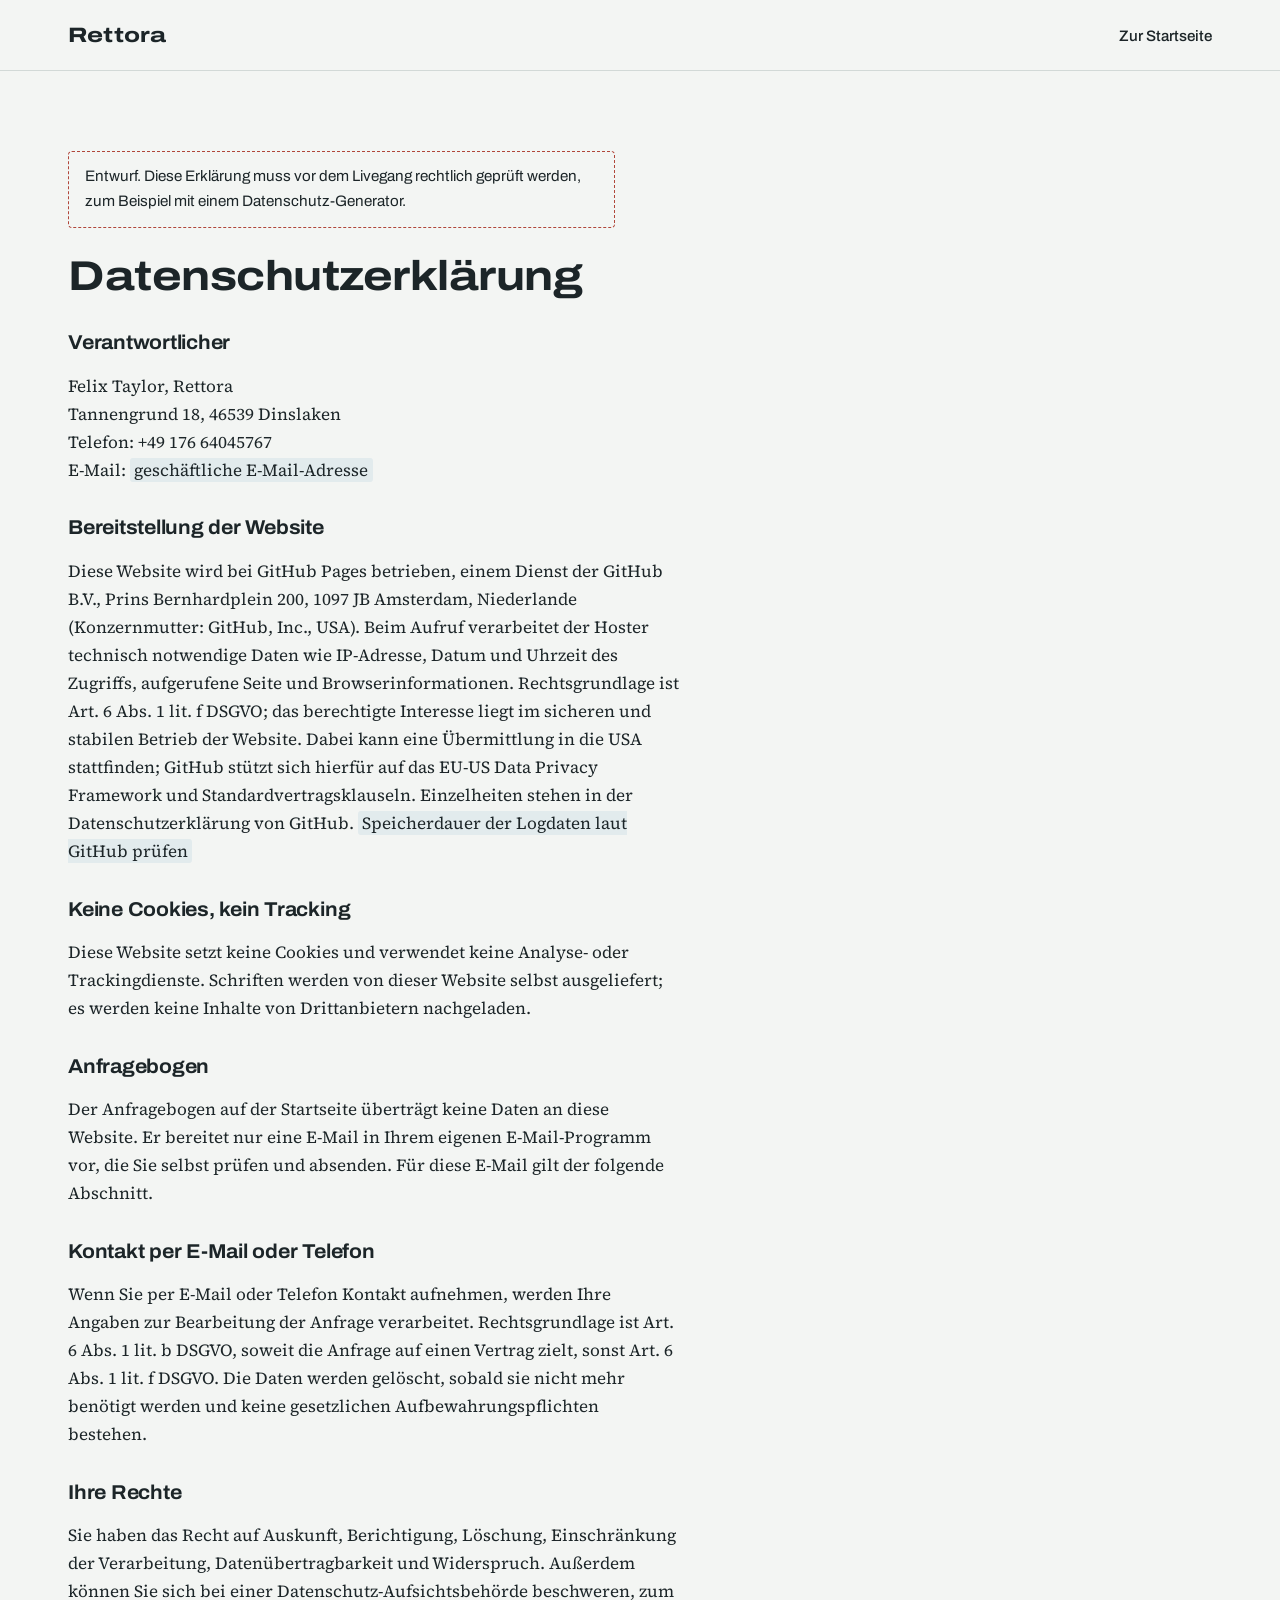
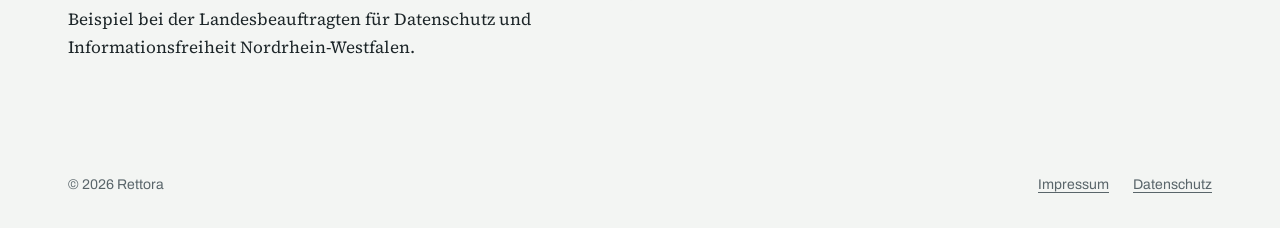
==== datenschutz.html @ d76b539f "Beide Website-Fassungen zusammenführen Basis ist die gemergte Fassung aus #2. Übernommen aus #1: - A" ====
<!doctype html>
<html lang="de">
<head>
<meta charset="utf-8">
<meta name="viewport" content="width=device-width, initial-scale=1, viewport-fit=cover">
<title>Datenschutz – Rettora</title>
<meta name="robots" content="noindex, nofollow">
<link rel="icon" href="assets/favicon.svg" type="image/svg+xml">
<link rel="stylesheet" href="assets/site.css">
</head>
<body>
<header class="site-header">
  <div class="wrap">
    <a class="brand" href="./">Rettora</a>
    <nav class="site-nav" aria-label="Hauptnavigation">
      <ul><li><a href="./">Zur Startseite</a></li></ul>
    </nav>
  </div>
</header>

<main class="legal">
  <div class="wrap">
    <p class="draft-note">Entwurf. Diese Erklärung muss vor dem Livegang rechtlich geprüft werden, zum Beispiel mit einem Datenschutz-Generator.</p>
    <article>
      <h1>Datenschutzerklärung</h1>

      <h2>Verantwortlicher</h2>
      <p>Felix Taylor, Rettora<br>
      Tannengrund 18, 46539 Dinslaken<br>
      Telefon: +49 176 64045767<br>
      E-Mail: <mark class="fill">geschäftliche E-Mail-Adresse</mark></p>

      <h2>Bereitstellung der Website</h2>
      <p>Diese Website wird bei GitHub Pages betrieben, einem Dienst der GitHub B.V., Prins Bernhardplein 200, 1097 JB Amsterdam, Niederlande (Konzernmutter: GitHub, Inc., USA). Beim Aufruf verarbeitet der Hoster technisch notwendige Daten wie IP-Adresse, Datum und Uhrzeit des Zugriffs, aufgerufene Seite und Browserinformationen. Rechtsgrundlage ist Art. 6 Abs. 1 lit. f DSGVO; das berechtigte Interesse liegt im sicheren und stabilen Betrieb der Website. Dabei kann eine Übermittlung in die USA stattfinden; GitHub stützt sich hierfür auf das EU-US Data Privacy Framework und Standardvertragsklauseln. Einzelheiten stehen in der Datenschutzerklärung von GitHub. <mark class="fill">Speicherdauer der Logdaten laut GitHub prüfen</mark></p>

      <h2>Keine Cookies, kein Tracking</h2>
      <p>Diese Website setzt keine Cookies und verwendet keine Analyse- oder Trackingdienste. Schriften werden von dieser Website selbst ausgeliefert; es werden keine Inhalte von Drittanbietern nachgeladen.</p>

      <h2>Anfragebogen</h2>
      <p>Der Anfragebogen auf der Startseite überträgt keine Daten an diese Website. Er bereitet nur eine E-Mail in Ihrem eigenen E-Mail-Programm vor, die Sie selbst prüfen und absenden. Für diese E-Mail gilt der folgende Abschnitt.</p>

      <h2>Kontakt per E-Mail oder Telefon</h2>
      <p>Wenn Sie per E-Mail oder Telefon Kontakt aufnehmen, werden Ihre Angaben zur Bearbeitung der Anfrage verarbeitet. Rechtsgrundlage ist Art. 6 Abs. 1 lit. b DSGVO, soweit die Anfrage auf einen Vertrag zielt, sonst Art. 6 Abs. 1 lit. f DSGVO. Die Daten werden gelöscht, sobald sie nicht mehr benötigt werden und keine gesetzlichen Aufbewahrungspflichten bestehen.</p>

      <h2>Ihre Rechte</h2>
      <p>Sie haben das Recht auf Auskunft, Berichtigung, Löschung, Einschränkung der Verarbeitung, Datenübertragbarkeit und Widerspruch. Außerdem können Sie sich bei einer Datenschutz-Aufsichtsbehörde beschweren, zum Beispiel bei der Landesbeauftragten für Datenschutz und Informationsfreiheit Nordrhein-Westfalen.</p>
    </article>
  </div>
</main>

<footer class="site-footer">
  <div class="wrap">
    <p>© 2026 Rettora</p>
    <ul>
      <li><a href="impressum.html">Impressum</a></li>
      <li><a href="datenschutz.html" aria-current="page">Datenschutz</a></li>
    </ul>
  </div>
</footer>
</body>
</html>
---- assets/site.css ----
/* Rettora – Website für Auftraggeber
   Layout: linksbündiges Raster, eine Fallkarte als Blickfang im Kopfbereich,
   alles andere ruhig über Linien und Weißraum gegliedert.
   Farben stammen aus dem Akademie-Design der Rettora-Lernplattform. */

@font-face {
  font-family: "Archivo";
  src: url("fonts/archivo-variable.woff2") format("woff2");
  font-weight: 100 900;
  font-stretch: 62% 125%;
  font-display: swap;
}
@font-face {
  font-family: "Source Serif 4";
  src: url("fonts/source-serif-4-variable.woff2") format("woff2");
  font-weight: 200 900;
  font-style: normal;
  font-display: swap;
}
@font-face {
  font-family: "Source Serif 4";
  src: url("fonts/source-serif-4-variable-italic.woff2") format("woff2");
  font-weight: 200 900;
  font-style: italic;
  font-display: swap;
}

:root {
  color-scheme: light;
  --paper: #f3f5f3;
  --surface: #ffffff;
  --ink: #1c2528;
  --muted: #59656a;
  --line: #d2d9d7;
  --petrol: #244e61;
  --petrol-soft: #e2ebed;
  --on-petrol: #ffffff;
  --signal: #b0463a;
  --good: #4a7460;

  --font-ui: "Archivo", "Helvetica Neue", Arial, sans-serif;
  --font-text: "Source Serif 4", Georgia, "Times New Roman", serif;

  --step--1: 0.875rem;
  --step-0: 1.0625rem;
  --step-1: 1.25rem;
  --step-2: 1.625rem;
  --step-3: clamp(1.9rem, 1.4rem + 2vw, 2.6rem);
  --step-4: clamp(2.5rem, 1.6rem + 4vw, 4.25rem);

  --measure: 36em;
  --wrap: 74rem;
  --gutter: max(20px, env(safe-area-inset-left, 0px));
  --gutter-r: max(20px, env(safe-area-inset-right, 0px));
  --space-section: clamp(4rem, 3rem + 4vw, 7rem);
}

@media (prefers-color-scheme: dark) {
  :root:not([data-theme="light"]) {
    color-scheme: dark;
    --paper: #111719;
    --surface: #192124;
    --ink: #eef0eb;
    --muted: #a5aeaa;
    --line: #34413f;
    --petrol: #7fb0c2;
    --petrol-soft: #1f3239;
    --on-petrol: #0d1a1f;
    --signal: #e07b6e;
    --good: #7cb396;
  }
}
:root[data-theme="dark"] {
  color-scheme: dark;
  --paper: #111719;
  --surface: #192124;
  --ink: #eef0eb;
  --muted: #a5aeaa;
  --line: #34413f;
  --petrol: #7fb0c2;
  --petrol-soft: #1f3239;
  --on-petrol: #0d1a1f;
  --signal: #e07b6e;
  --good: #7cb396;
}

*, *::before, *::after { box-sizing: border-box; }

html { -webkit-text-size-adjust: 100%; scroll-behavior: smooth; }
@media (prefers-reduced-motion: reduce) { html { scroll-behavior: auto; } }

body {
  margin: 0;
  background: var(--paper);
  color: var(--ink);
  font-family: var(--font-text);
  font-size: var(--step-0);
  line-height: 1.65;
  font-optical-sizing: auto;
}

h1, h2, h3 {
  font-family: var(--font-ui);
  font-weight: 680;
  line-height: 1.08;
  letter-spacing: -0.012em;
  text-wrap: balance;
  margin: 0;
}
h1 { font-size: var(--step-4); font-stretch: 122%; font-weight: 720; }
h2 { font-size: var(--step-3); font-stretch: 116%; }
h3 { font-size: var(--step-1); font-stretch: 104%; font-weight: 650; line-height: 1.25; }
p { margin: 0; }
ul { margin: 0; padding: 0; }

a { color: var(--petrol); text-underline-offset: 0.18em; text-decoration-thickness: 1px; }
a:hover { text-decoration-thickness: 2px; }
:focus-visible { outline: 3px solid var(--petrol); outline-offset: 3px; border-radius: 2px; }

.wrap {
  max-width: var(--wrap);
  margin-inline: auto;
  padding-left: var(--gutter);
  padding-right: var(--gutter-r);
}

.skip {
  position: absolute; left: var(--gutter); top: -4rem;
  background: var(--petrol); color: var(--on-petrol);
  font-family: var(--font-ui); padding: .5rem .9rem; border-radius: 4px; z-index: 5;
}
.skip:focus { top: 1rem; }

/* Kopfzeile */
.site-header { border-bottom: 1px solid var(--line); }
.site-header .wrap {
  display: flex; align-items: center; justify-content: space-between;
  gap: 1rem 2rem; flex-wrap: wrap; padding-block: 1.1rem;
}
.brand {
  display: inline-flex; align-items: center; gap: .65rem;
  font-family: var(--font-ui); font-weight: 760; font-stretch: 125%;
  font-size: 1.3rem; letter-spacing: .01em; color: var(--ink); text-decoration: none;
}
.brand svg { width: 1.9rem; height: 1.9rem; flex: none; }
.site-nav ul { list-style: none; display: flex; flex-wrap: wrap; gap: .3rem 1.6rem; }
.site-nav a {
  font-family: var(--font-ui); font-size: .95rem; font-weight: 520;
  color: var(--ink); text-decoration: none;
}
.site-nav a:hover { color: var(--petrol); text-decoration: underline; }

/* Schaltflächen */
.actions { display: flex; flex-wrap: wrap; gap: .75rem 1.25rem; align-items: center; }
.button {
  display: inline-block; font-family: var(--font-ui); font-weight: 620;
  font-size: 1rem; line-height: 1; text-decoration: none;
  padding: .95rem 1.35rem; border-radius: 4px;
  background: var(--petrol); color: var(--on-petrol); border: 1px solid var(--petrol);
}
.button:hover { background: color-mix(in srgb, var(--petrol) 86%, var(--ink)); }
.button--quiet { background: transparent; color: var(--petrol); }
.button--quiet:hover { background: var(--petrol-soft); }

/* Kopfbereich */
.hero .wrap {
  display: grid; grid-template-columns: minmax(0, 1.15fr) minmax(0, .85fr);
  gap: 3rem 4.5rem; align-items: center;
  padding-block: clamp(3.5rem, 2.5rem + 4vw, 6.5rem);
}
.hero-text { display: grid; gap: 1.6rem; min-width: 0; }
.hero-lead { font-size: var(--step-1); line-height: 1.55; max-width: 32em; }
.hero-note {
  font-family: var(--font-ui); font-size: var(--step--1); color: var(--muted);
  max-width: 34em; line-height: 1.5;
}

/* Fallkarte: das eine auffällige Element der Seite */
.case { margin: 0; min-width: 0; }
.case-stack { position: relative; margin: 0 14px 14px 0; }
.case-stack::before, .case-stack::after {
  content: ""; position: absolute; inset: 0; border: 1px solid var(--line);
  border-radius: 6px; background: var(--surface);
}
.case-stack::before { transform: translate(14px, 14px); }
.case-stack::after  { transform: translate(7px, 7px); }
.case-card {
  position: relative; z-index: 1; background: var(--surface);
  border: 1px solid var(--ink); border-radius: 6px; overflow: hidden;
  font-family: var(--font-ui); font-size: .95rem; line-height: 1.45;
}
.case-band {
  display: flex; justify-content: space-between; gap: 1rem; flex-wrap: wrap;
  padding: .55rem 1.1rem; background: var(--signal); color: var(--surface);
  font-weight: 620; font-size: .85rem; letter-spacing: .02em;
}
.case-body { padding: 1.15rem 1.1rem 1.25rem; display: grid; gap: 1rem; }
.case-title { font-size: 1.65rem; font-stretch: 120%; font-weight: 720; }
.case dl { margin: 0; display: grid; gap: .8rem; }
.case dt { font-size: .8rem; font-weight: 600; color: var(--muted); }
.case dd { margin: .1rem 0 0; }
.vitals {
  display: grid; grid-template-columns: repeat(4, minmax(0, 1fr));
  border-block: 1px solid var(--line); padding-block: .7rem;
}
.vital { display: grid; gap: .1rem; min-width: 0; }
.vital span { font-size: .78rem; color: var(--muted); font-weight: 600; }
.vital b {
  font-size: 1.35rem; font-stretch: 112%; font-weight: 700;
  font-variant-numeric: tabular-nums; white-space: nowrap;
}
.vital small { font-size: .74rem; color: var(--muted); }
.vital--off b { color: var(--signal); }
.case ul { list-style: none; display: grid; gap: .25rem; }
.case li { padding-left: 1.1rem; position: relative; }
.case li::before {
  content: ""; position: absolute; left: .1rem; top: .58em;
  width: .45rem; height: .45rem; border: 1.5px solid var(--petrol); border-radius: 50%;
}
.case figcaption {
  margin-top: 1.1rem; font-family: var(--font-ui);
  font-size: .8rem; color: var(--muted);
}

/* Abschnitte */
.section { padding-block: var(--space-section); border-top: 1px solid var(--line); }
.section-head { display: grid; gap: 1rem; max-width: var(--measure); margin-bottom: 3rem; }
.section-head p { color: var(--muted); font-size: var(--step-1); line-height: 1.55; }

.columns {
  display: grid; grid-template-columns: repeat(3, minmax(0, 1fr)); gap: 2.5rem 3rem;
}
.column { display: grid; gap: .9rem; align-content: start; min-width: 0; }
.column > p { color: var(--muted); }

.ticks { list-style: none; display: grid; gap: .45rem; font-size: 1rem; line-height: 1.5; }
.ticks li { padding-left: 1.4rem; position: relative; }
.ticks li::before {
  content: ""; position: absolute; left: 0; top: .5em;
  width: .7rem; height: .38rem; border-left: 2px solid var(--good); border-bottom: 2px solid var(--good);
  transform: rotate(-45deg);
}

/* Beispielpakete als Zeilen */
.packages { display: grid; }
.package {
  display: grid; grid-template-columns: minmax(0, .9fr) minmax(0, 1.2fr) minmax(0, 1fr);
  gap: 1.25rem 3rem; padding-block: 2rem; border-top: 1px solid var(--line);
}
.package:last-child { border-bottom: 1px solid var(--line); }
.package h3 { font-size: var(--step-2); font-stretch: 114%; font-weight: 680; }
.package-kind {
  display: block; margin-top: .55rem; font-family: var(--font-ui);
  font-size: var(--step--1); color: var(--muted); font-weight: 520;
}
.package-label {
  font-family: var(--font-ui); font-size: .85rem; font-weight: 620;
  color: var(--muted); margin-bottom: .55rem;
}

/* Ablauf: echte Reihenfolge, daher nummeriert */
.steps {
  list-style: none; counter-reset: step;
  display: grid; grid-template-columns: repeat(5, minmax(0, 1fr)); gap: 2rem 1.75rem;
}
.steps li { counter-increment: step; display: grid; gap: .55rem; align-content: start; min-width: 0; }
.steps li::before {
  content: counter(step);
  font-family: var(--font-ui); font-weight: 700; font-stretch: 125%;
  font-size: 1.05rem; color: var(--petrol);
  width: 2.3rem; height: 2.3rem; display: grid; place-items: center;
  border: 1.5px solid var(--petrol); border-radius: 50%;
}
.steps h3 { font-size: 1.1rem; font-stretch: 108%; }
.steps p { font-size: 1rem; line-height: 1.55; color: var(--muted); }

/* Zusammenarbeit */
.models { display: grid; grid-template-columns: repeat(2, minmax(0, 1fr)); gap: 0 3rem; }
.model { display: grid; gap: .6rem; padding-block: 1.6rem; border-top: 1px solid var(--line); min-width: 0; }
.model p { max-width: var(--measure); }

/* Projekte */
.projects { display: grid; grid-template-columns: repeat(3, minmax(0, 1fr)); gap: 2.5rem 3rem; }
.project { display: grid; gap: .75rem; align-content: start; min-width: 0; }
.project-facts {
  font-family: var(--font-ui); font-size: var(--step--1); color: var(--muted);
  display: flex; flex-wrap: wrap; gap: .35rem .5rem; list-style: none;
}
.project-facts li {
  border: 1px solid var(--line); border-radius: 999px; padding: .15rem .65rem; background: var(--surface);
}

/* Über Rettora */
.about { display: grid; grid-template-columns: minmax(0, 1.1fr) minmax(0, .9fr); gap: 3rem 4.5rem; align-items: start; }
.about-text { display: grid; gap: 1.1rem; max-width: var(--measure); }
.responsibility {
  background: var(--petrol-soft); border-radius: 6px; padding: 1.6rem 1.6rem 1.75rem;
  display: grid; gap: .8rem; font-size: 1rem; line-height: 1.6;
}
.responsibility h3 { font-size: 1.15rem; }

/* Kontakt */
.contact { background: var(--petrol); color: var(--on-petrol); }
.contact .wrap { padding-block: var(--space-section); display: grid; gap: 1.5rem; }
.contact h2 { font-stretch: 122%; font-size: var(--step-4); max-width: 14em; }
.contact p { max-width: var(--measure); font-size: var(--step-1); line-height: 1.55; }
.contact-list { list-style: none; display: grid; gap: .4rem; font-family: var(--font-ui); font-size: 1.05rem; }
.contact a { color: inherit; }
.contact .todo {
  display: inline-block; border: 1px dashed currentColor; border-radius: 4px; padding: .3rem .7rem;
  font-family: var(--font-ui); font-size: .95rem;
}

/* Fußzeile */
.site-footer .wrap {
  display: flex; flex-wrap: wrap; gap: .75rem 2rem; justify-content: space-between;
  padding-block: 2rem; font-family: var(--font-ui); font-size: var(--step--1); color: var(--muted);
}
.site-footer ul { list-style: none; display: flex; gap: 1.5rem; }
.site-footer a { color: var(--muted); }

/* Rechtstexte */
.legal .wrap { padding-block: clamp(3rem, 2rem + 4vw, 5rem); display: grid; gap: 1.6rem; }
.legal article { max-width: var(--measure); display: grid; gap: 1.1rem; }
.legal h1 { font-size: var(--step-3); font-stretch: 118%; }
.legal h2 { font-size: var(--step-1); font-stretch: 106%; margin-top: 1rem; }
.draft-note {
  font-family: var(--font-ui); font-size: .95rem; border: 1px dashed var(--signal);
  color: var(--ink); border-radius: 4px; padding: .8rem 1rem; max-width: var(--measure);
}
mark.fill { background: var(--petrol-soft); color: var(--ink); padding: 0 .25em; border-radius: 3px; }

/* Schmale Bildschirme */
@media (max-width: 960px) {
  .hero .wrap, .about { grid-template-columns: minmax(0, 1fr); }
  .case { max-width: 34rem; }
  .steps { grid-template-columns: repeat(2, minmax(0, 1fr)); }
  .package { grid-template-columns: minmax(0, 1fr) minmax(0, 1fr); }
  .package > :first-child { grid-column: 1 / -1; }
}
@media (max-width: 720px) {
  .columns, .projects, .models, .package { grid-template-columns: minmax(0, 1fr); }
  .package > :first-child { grid-column: auto; }
  .vitals { grid-template-columns: repeat(2, minmax(0, 1fr)); gap: .6rem; }
  .steps { grid-template-columns: minmax(0, 1fr); }
  .steps li { grid-template-columns: auto minmax(0, 1fr); column-gap: 1rem; }
  .steps li::before { grid-row: span 2; }
}

/* Projekte: Links */
.project-links { display: flex; flex-wrap: wrap; gap: .3rem 1.25rem; font-family: var(--font-ui); font-size: 1rem; }

/* Lernvideos */
.video-grid {
  list-style: none; display: grid; grid-template-columns: repeat(6, minmax(0, 1fr)); gap: 1.75rem 1.25rem;
}
.video-card {
  display: grid; grid-template-areas: "media" "kind" "title"; gap: .25rem;
  color: var(--ink); text-decoration: none; font-family: var(--font-ui); min-width: 0;
}
.video-card img {
  grid-area: media; width: 100%; height: auto; aspect-ratio: 9 / 16; object-fit: cover;
  border-radius: 6px; background: var(--ink); margin-bottom: .6rem; display: block;
}
.video-duration {
  grid-area: media; align-self: end; justify-self: end; margin: 0 .5rem 1.1rem 0;
  padding: .1rem .45rem; border-radius: 3px; background: rgba(15, 22, 25, .82); color: #fff;
  font-size: .8rem; font-weight: 600; font-variant-numeric: tabular-nums;
}
.video-kind { grid-area: kind; font-size: var(--step--1); color: var(--muted); }
.video-title { grid-area: title; font-weight: 620; font-size: 1rem; line-height: 1.3; }
.video-card:hover .video-title { color: var(--petrol); text-decoration: underline; text-underline-offset: .18em; }
.video-card--all {
  aspect-ratio: 9 / 16; align-content: end; grid-template-areas: "title";
  padding: 1rem; border: 1.5px solid var(--petrol); border-radius: 6px;
}
.video-card--all .video-title { color: var(--petrol); font-stretch: 112%; font-size: 1.05rem; }
.video-card--all:hover { background: var(--petrol-soft); }

/* Häufige Fragen */
.faq { max-width: 48rem; border-top: 1px solid var(--line); }
.faq details { border-bottom: 1px solid var(--line); }
.faq summary {
  list-style: none; cursor: pointer; display: flex; justify-content: space-between; align-items: center; gap: 1rem;
  padding-block: 1.15rem; font-family: var(--font-ui); font-weight: 620; font-size: 1.08rem;
}
.faq summary::-webkit-details-marker { display: none; }
.faq summary::after {
  content: ""; flex: none; width: .8rem; height: .8rem;
  background:
    linear-gradient(var(--petrol), var(--petrol)) center / .8rem 2px no-repeat,
    linear-gradient(var(--petrol), var(--petrol)) center / 2px .8rem no-repeat;
  transition: transform .15s ease-out;
}
.faq details[open] summary::after { transform: rotate(45deg); }
.faq summary:hover { color: var(--petrol); }
.faq details p { padding-bottom: 1.3rem; max-width: var(--measure); color: var(--muted); }
@media (prefers-reduced-motion: reduce) { .faq summary::after { transition: none; } }

/* Anfragebogen im Stil der Fallkarte */
.request {
  background: var(--surface); color: var(--ink); border: 1px solid var(--ink); border-radius: 6px;
  overflow: hidden; font-family: var(--font-ui); max-width: 56rem;
}
.request[hidden] { display: none; }
.request-band {
  display: flex; justify-content: space-between; gap: 1rem;
  padding: .55rem 1.1rem; background: var(--signal); color: var(--surface);
  font-weight: 620; font-size: .85rem; letter-spacing: .02em;
}
.request-body {
  display: grid; grid-template-columns: repeat(3, minmax(0, 1fr));
  gap: 1px; background: var(--line);
}
.request-cell { margin: 0; border: 0; padding: .8rem 1.1rem 1rem; background: var(--surface); min-width: 0; }
.request-cell--wide { grid-column: 1 / -1; }
.request-cell > label, .request-cell > legend {
  display: block; padding: 0; margin-bottom: .4rem; font-size: .8rem; font-weight: 600; color: var(--muted);
}
.request-cell legend { float: left; width: 100%; }
.request-cell input[type="text"], .request-cell textarea {
  width: 100%; border: 0; border-bottom: 1px dashed var(--line); background: transparent;
  font: inherit; font-size: 1rem; color: var(--ink); padding: .25rem 0;
}
.request-cell textarea { resize: vertical; min-height: 6rem; font-family: var(--font-text); }
.request-cell input[type="text"]:focus, .request-cell textarea:focus { outline: none; border-bottom: 2px solid var(--petrol); }
.checks { clear: both; display: grid; grid-template-columns: repeat(3, minmax(0, 1fr)); gap: .55rem 1.5rem; }
.checks--row { grid-template-columns: repeat(4, auto); justify-content: start; }
.checks label { display: flex; align-items: center; gap: .6rem; cursor: pointer; font-size: .98rem; }
.checks input {
  appearance: none; -webkit-appearance: none; margin: 0; flex: none;
  width: 1.3rem; height: 1.3rem; border: 1.5px solid var(--ink); border-radius: 3px;
  background: var(--surface); display: grid; place-items: center; cursor: pointer;
}
.checks input::after {
  content: ""; width: .8rem; height: .8rem;
  background:
    linear-gradient(45deg, transparent 43%, var(--signal) 43%, var(--signal) 57%, transparent 57%),
    linear-gradient(-45deg, transparent 43%, var(--signal) 43%, var(--signal) 57%, transparent 57%);
  transform: scale(0); transition: transform .12s ease-out;
}
.checks input:checked::after { transform: scale(1); }
@media (prefers-reduced-motion: reduce) { .checks input::after { transition: none; } }
.request-foot {
  grid-column: 1 / -1; background: var(--surface);
  display: flex; flex-wrap: wrap; gap: 1rem 1.5rem; align-items: center; justify-content: space-between;
  padding: 1rem 1.1rem;
}
.request-note { font-size: .9rem; color: var(--muted); max-width: 34em; line-height: 1.45; }
.request-note.is-warning { color: var(--signal); font-weight: 600; }
.request .button[disabled] { opacity: .45; cursor: not-allowed; }
.contact .request a { color: var(--petrol); }

@media (max-width: 960px) {
  .video-grid { grid-template-columns: repeat(3, minmax(0, 1fr)); }
  .request-body { grid-template-columns: repeat(2, minmax(0, 1fr)); }
  .request-cell:nth-last-child(2) { grid-column: 1 / -1; }
  .checks { grid-template-columns: repeat(2, minmax(0, 1fr)); }
}
@media (max-width: 720px) {
  .video-grid { grid-template-columns: repeat(2, minmax(0, 1fr)); }
  .request-body { grid-template-columns: minmax(0, 1fr); }
  .checks { grid-template-columns: minmax(0, 1fr); }
  .checks--row { grid-template-columns: repeat(2, auto); }
  .request-foot .button { width: 100%; text-align: center; }
}
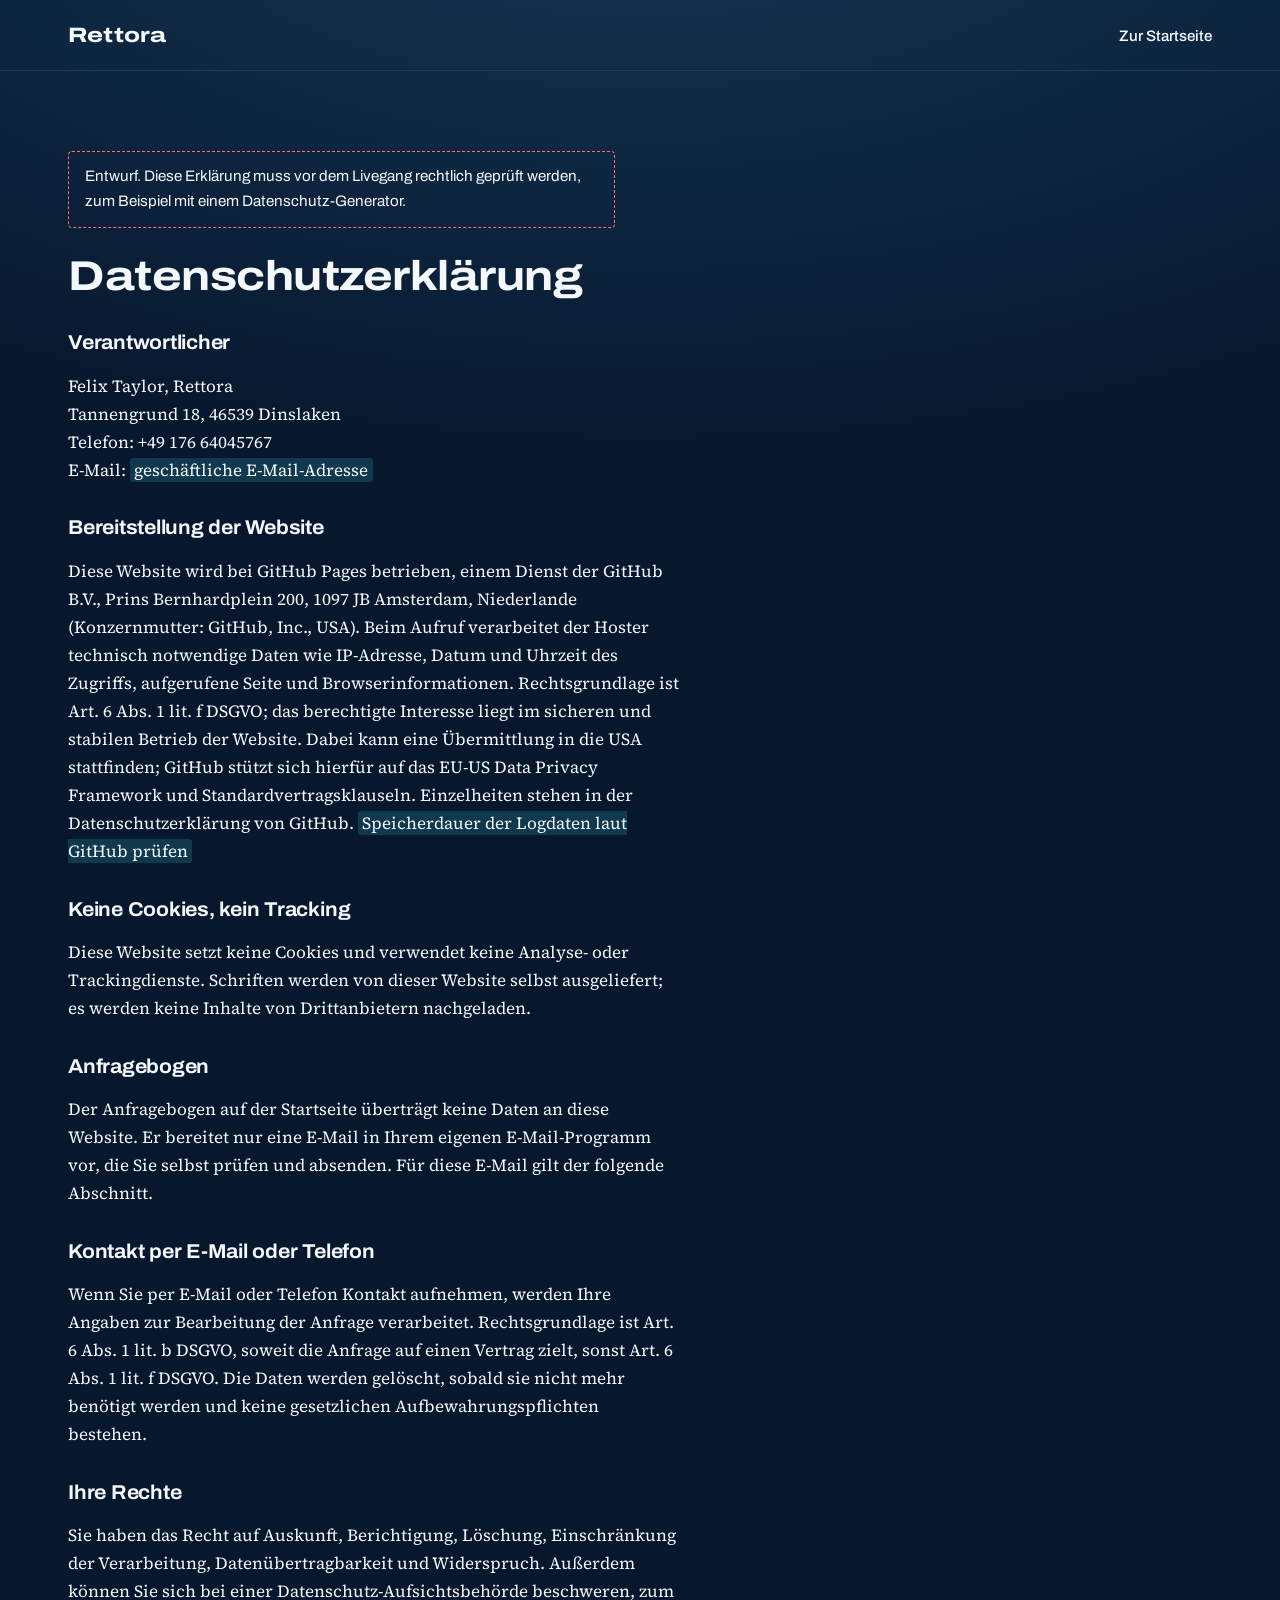
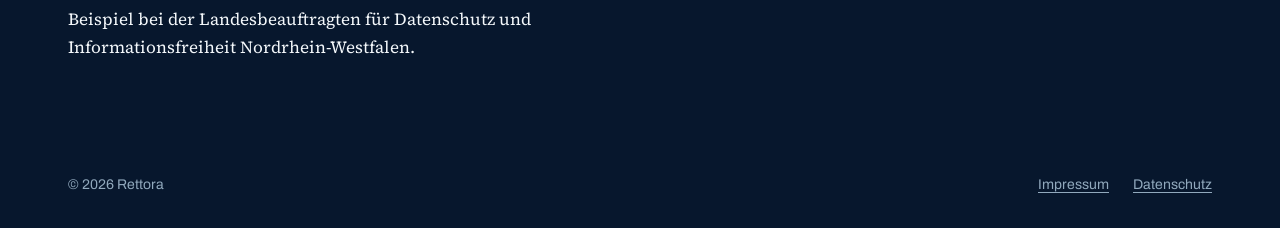
==== commit d37cd3e2: "Seite auf das Rettora-Blau umstellen Navy und Cyan wie in der Lernplattform und den Shorts, ein einz" ====
--- a/datenschutz.html
+++ b/datenschutz.html
@@ -5,6 +5,7 @@
 <meta name="viewport" content="width=device-width, initial-scale=1, viewport-fit=cover">
 <title>Datenschutz – Rettora</title>
 <meta name="robots" content="noindex, nofollow">
+<meta name="theme-color" content="#07172d">
 <link rel="icon" href="assets/favicon.svg" type="image/svg+xml">
 <link rel="stylesheet" href="assets/site.css">
 </head>
--- a/assets/site.css
+++ b/assets/site.css
@@ -26,17 +26,22 @@
 }
 
 :root {
-  color-scheme: light;
-  --paper: #f3f5f3;
-  --surface: #ffffff;
-  --ink: #1c2528;
-  --muted: #59656a;
-  --line: #d2d9d7;
-  --petrol: #244e61;
-  --petrol-soft: #e2ebed;
-  --on-petrol: #ffffff;
-  --signal: #b0463a;
-  --good: #4a7460;
+  /* Rettora-Blau wie in der Lernplattform und den Shorts: Navy mit Cyan-Akzent.
+     Die Seite hat bewusst nur dieses eine Farbschema. */
+  color-scheme: dark;
+  --paper: #07172d;      /* Navy, Seitengrund */
+  --glow: #153957;       /* heller Schein oben */
+  --surface: #0c223c;    /* Karten */
+  --ink: #f4f8fb;
+  --muted: #91a9bd;
+  --line: #1c3a58;
+  --petrol: #20d4d9;     /* Cyan, Akzent und Buttons */
+  --petrol-soft: #10394e;
+  --on-petrol: #052136;
+  --band-from: #0d3b5d;  /* Verlauf im Kontaktbereich */
+  --band-to: #0b6071;
+  --signal: #ff6b75;
+  --good: #45d69a;
 
   --font-ui: "Archivo", "Helvetica Neue", Arial, sans-serif;
   --font-text: "Source Serif 4", Georgia, "Times New Roman", serif;
@@ -55,35 +60,6 @@
   --space-section: clamp(4rem, 3rem + 4vw, 7rem);
 }
 
-@media (prefers-color-scheme: dark) {
-  :root:not([data-theme="light"]) {
-    color-scheme: dark;
-    --paper: #111719;
-    --surface: #192124;
-    --ink: #eef0eb;
-    --muted: #a5aeaa;
-    --line: #34413f;
-    --petrol: #7fb0c2;
-    --petrol-soft: #1f3239;
-    --on-petrol: #0d1a1f;
-    --signal: #e07b6e;
-    --good: #7cb396;
-  }
-}
-:root[data-theme="dark"] {
-  color-scheme: dark;
-  --paper: #111719;
-  --surface: #192124;
-  --ink: #eef0eb;
-  --muted: #a5aeaa;
-  --line: #34413f;
-  --petrol: #7fb0c2;
-  --petrol-soft: #1f3239;
-  --on-petrol: #0d1a1f;
-  --signal: #e07b6e;
-  --good: #7cb396;
-}
-
 *, *::before, *::after { box-sizing: border-box; }
 
 html { -webkit-text-size-adjust: 100%; scroll-behavior: smooth; }
@@ -91,7 +67,7 @@
 
 body {
   margin: 0;
-  background: var(--paper);
+  background: radial-gradient(80rem 42rem at 50% -12rem, var(--glow), transparent) no-repeat, var(--paper);
   color: var(--ink);
   font-family: var(--font-text);
   font-size: var(--step-0);
@@ -158,7 +134,7 @@
   padding: .95rem 1.35rem; border-radius: 4px;
   background: var(--petrol); color: var(--on-petrol); border: 1px solid var(--petrol);
 }
-.button:hover { background: color-mix(in srgb, var(--petrol) 86%, var(--ink)); }
+.button:hover { background: color-mix(in srgb, var(--petrol) 82%, var(--ink)); }
 .button--quiet { background: transparent; color: var(--petrol); }
 .button--quiet:hover { background: var(--petrol-soft); }
 
@@ -186,7 +162,7 @@
 .case-stack::after  { transform: translate(7px, 7px); }
 .case-card {
   position: relative; z-index: 1; background: var(--surface);
-  border: 1px solid var(--ink); border-radius: 6px; overflow: hidden;
+  border: 1px solid var(--line); border-radius: 6px; overflow: hidden;
   font-family: var(--font-ui); font-size: .95rem; line-height: 1.45;
 }
 .case-band {
@@ -300,7 +276,7 @@
 .responsibility h3 { font-size: 1.15rem; }
 
 /* Kontakt */
-.contact { background: var(--petrol); color: var(--on-petrol); }
+.contact { background: linear-gradient(115deg, var(--band-from), var(--band-to)); color: var(--ink); }
 .contact .wrap { padding-block: var(--space-section); display: grid; gap: 1.5rem; }
 .contact h2 { font-stretch: 122%; font-size: var(--step-4); max-width: 14em; }
 .contact p { max-width: var(--measure); font-size: var(--step-1); line-height: 1.55; }
@@ -360,7 +336,7 @@
 }
 .video-card img {
   grid-area: media; width: 100%; height: auto; aspect-ratio: 9 / 16; object-fit: cover;
-  border-radius: 6px; background: var(--ink); margin-bottom: .6rem; display: block;
+  border-radius: 6px; background: var(--surface); margin-bottom: .6rem; display: block;
 }
 .video-duration {
   grid-area: media; align-self: end; justify-self: end; margin: 0 .5rem 1.1rem 0;
@@ -399,7 +375,7 @@
 
 /* Anfragebogen im Stil der Fallkarte */
 .request {
-  background: var(--surface); color: var(--ink); border: 1px solid var(--ink); border-radius: 6px;
+  background: var(--surface); color: var(--ink); border: 1px solid var(--line); border-radius: 6px;
   overflow: hidden; font-family: var(--font-ui); max-width: 56rem;
 }
 .request[hidden] { display: none; }
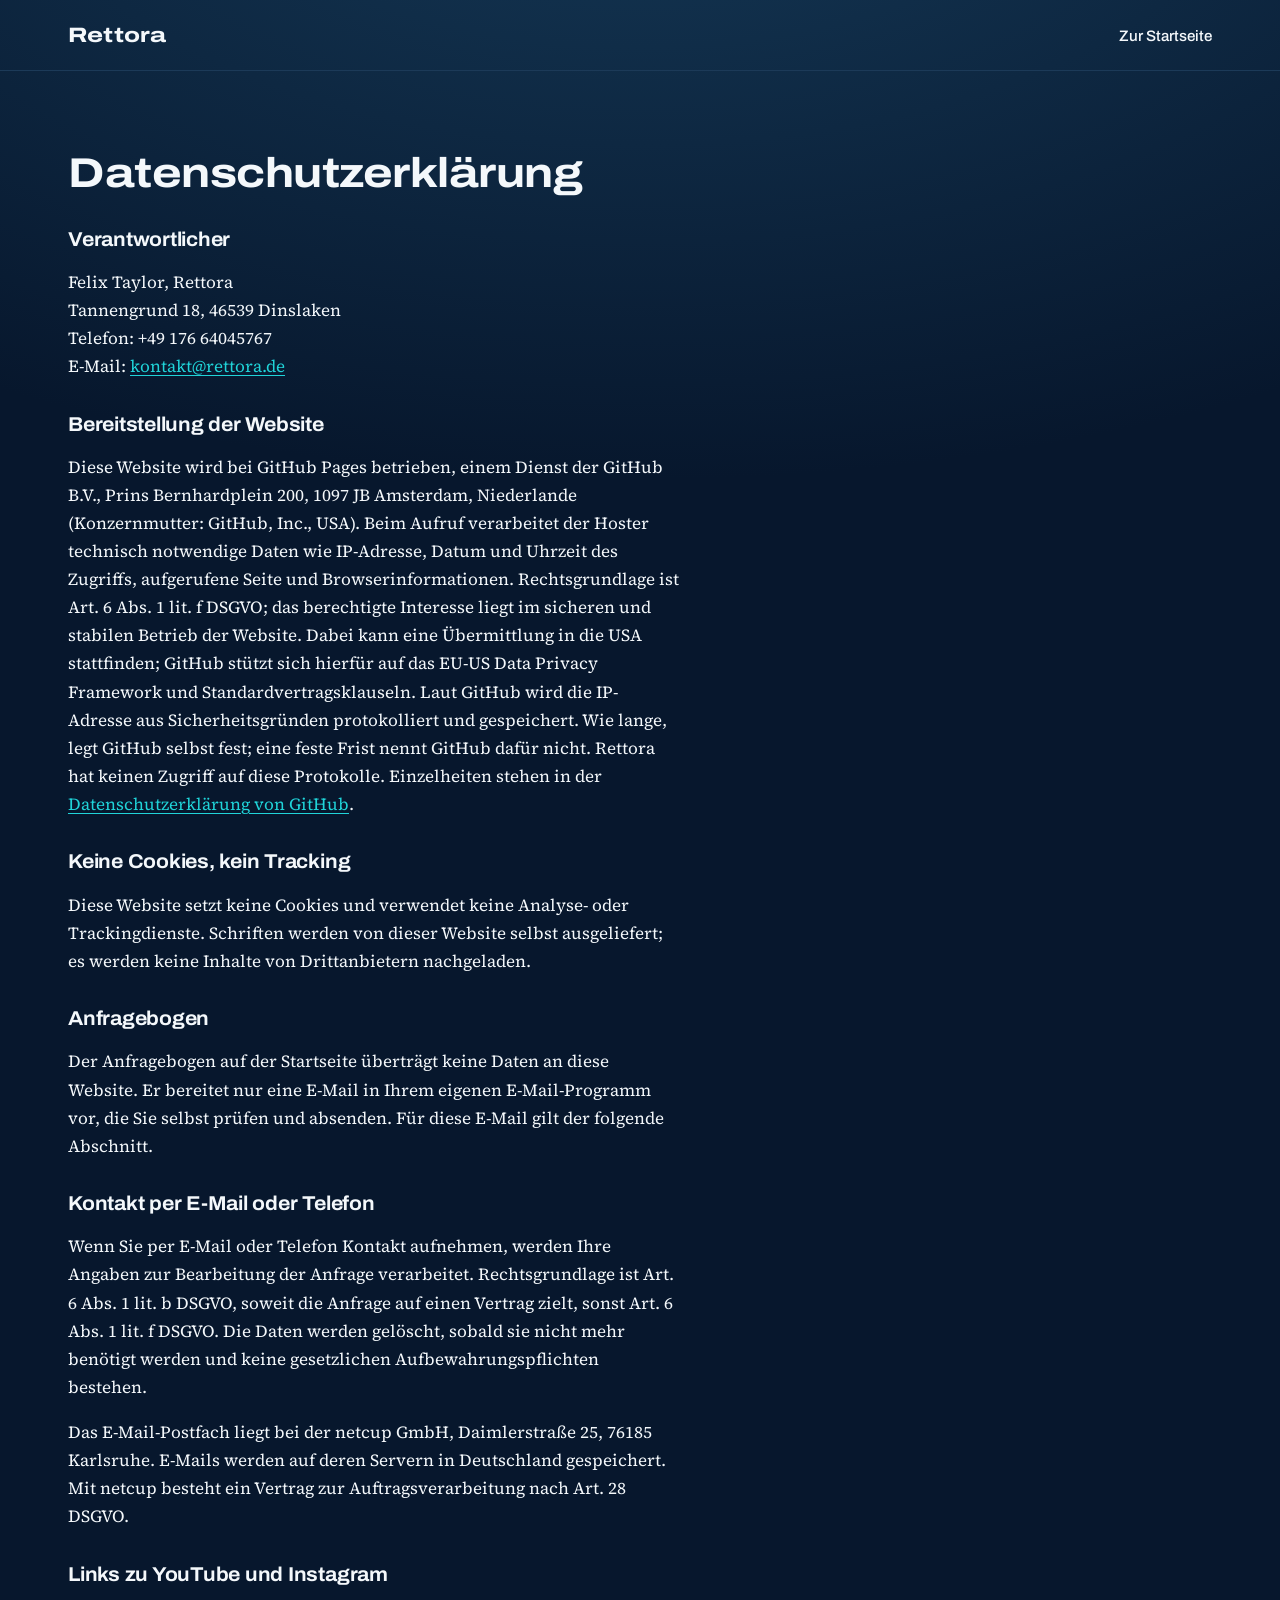
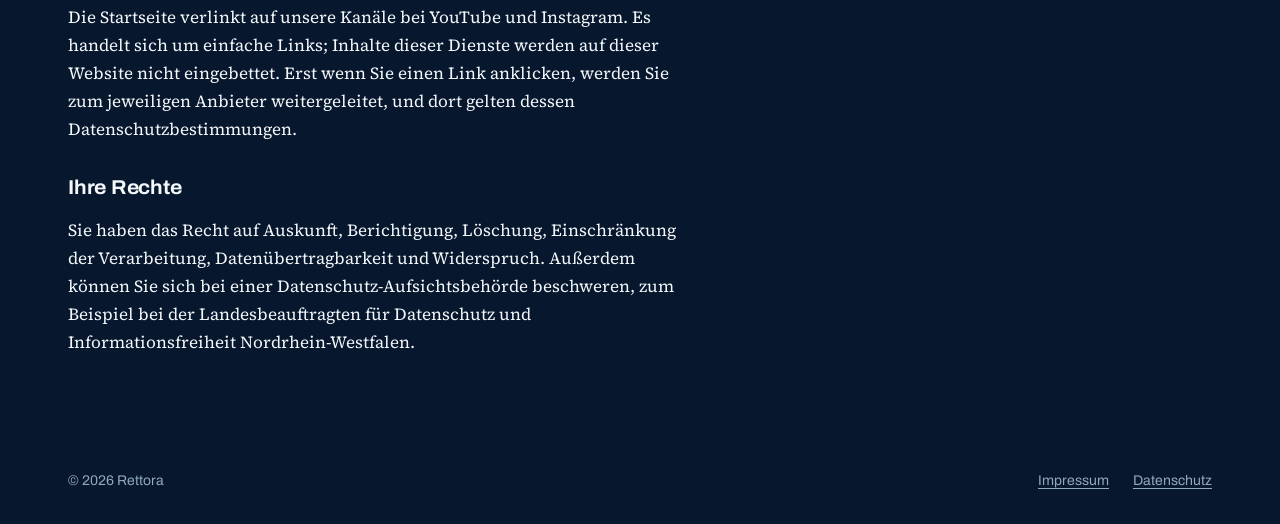
==== commit 5f0ed8f3: "Website für den Livegang unter rettora.de vorbereiten - Kontaktadresse kontakt@rettora.de auf Starts" ====
--- a/datenschutz.html
+++ b/datenschutz.html
@@ -4,7 +4,7 @@
 <meta charset="utf-8">
 <meta name="viewport" content="width=device-width, initial-scale=1, viewport-fit=cover">
 <title>Datenschutz – Rettora</title>
-<meta name="robots" content="noindex, nofollow">
+<link rel="canonical" href="https://rettora.de/datenschutz.html">
 <meta name="theme-color" content="#07172d">
 <link rel="icon" href="assets/favicon.svg" type="image/svg+xml">
 <link rel="stylesheet" href="assets/site.css">
@@ -21,7 +21,6 @@
 
 <main class="legal">
   <div class="wrap">
-    <p class="draft-note">Entwurf. Diese Erklärung muss vor dem Livegang rechtlich geprüft werden, zum Beispiel mit einem Datenschutz-Generator.</p>
     <article>
       <h1>Datenschutzerklärung</h1>
 
@@ -29,10 +28,10 @@
       <p>Felix Taylor, Rettora<br>
       Tannengrund 18, 46539 Dinslaken<br>
       Telefon: +49 176 64045767<br>
-      E-Mail: <mark class="fill">geschäftliche E-Mail-Adresse</mark></p>
+      E-Mail: <a href="mailto:kontakt@rettora.de">kontakt@rettora.de</a></p>
 
       <h2>Bereitstellung der Website</h2>
-      <p>Diese Website wird bei GitHub Pages betrieben, einem Dienst der GitHub B.V., Prins Bernhardplein 200, 1097 JB Amsterdam, Niederlande (Konzernmutter: GitHub, Inc., USA). Beim Aufruf verarbeitet der Hoster technisch notwendige Daten wie IP-Adresse, Datum und Uhrzeit des Zugriffs, aufgerufene Seite und Browserinformationen. Rechtsgrundlage ist Art. 6 Abs. 1 lit. f DSGVO; das berechtigte Interesse liegt im sicheren und stabilen Betrieb der Website. Dabei kann eine Übermittlung in die USA stattfinden; GitHub stützt sich hierfür auf das EU-US Data Privacy Framework und Standardvertragsklauseln. Einzelheiten stehen in der Datenschutzerklärung von GitHub. <mark class="fill">Speicherdauer der Logdaten laut GitHub prüfen</mark></p>
+      <p>Diese Website wird bei GitHub Pages betrieben, einem Dienst der GitHub B.V., Prins Bernhardplein 200, 1097 JB Amsterdam, Niederlande (Konzernmutter: GitHub, Inc., USA). Beim Aufruf verarbeitet der Hoster technisch notwendige Daten wie IP-Adresse, Datum und Uhrzeit des Zugriffs, aufgerufene Seite und Browserinformationen. Rechtsgrundlage ist Art. 6 Abs. 1 lit. f DSGVO; das berechtigte Interesse liegt im sicheren und stabilen Betrieb der Website. Dabei kann eine Übermittlung in die USA stattfinden; GitHub stützt sich hierfür auf das EU-US Data Privacy Framework und Standardvertragsklauseln. Laut GitHub wird die IP-Adresse aus Sicherheitsgründen protokolliert und gespeichert. Wie lange, legt GitHub selbst fest; eine feste Frist nennt GitHub dafür nicht. Rettora hat keinen Zugriff auf diese Protokolle. Einzelheiten stehen in der <a href="https://docs.github.com/en/site-policy/privacy-policies/github-general-privacy-statement" rel="noopener">Datenschutzerklärung von GitHub</a>.</p>
 
       <h2>Keine Cookies, kein Tracking</h2>
       <p>Diese Website setzt keine Cookies und verwendet keine Analyse- oder Trackingdienste. Schriften werden von dieser Website selbst ausgeliefert; es werden keine Inhalte von Drittanbietern nachgeladen.</p>
@@ -42,6 +41,10 @@
 
       <h2>Kontakt per E-Mail oder Telefon</h2>
       <p>Wenn Sie per E-Mail oder Telefon Kontakt aufnehmen, werden Ihre Angaben zur Bearbeitung der Anfrage verarbeitet. Rechtsgrundlage ist Art. 6 Abs. 1 lit. b DSGVO, soweit die Anfrage auf einen Vertrag zielt, sonst Art. 6 Abs. 1 lit. f DSGVO. Die Daten werden gelöscht, sobald sie nicht mehr benötigt werden und keine gesetzlichen Aufbewahrungspflichten bestehen.</p>
+      <p>Das E-Mail-Postfach liegt bei der netcup GmbH, Daimlerstraße 25, 76185 Karlsruhe. E-Mails werden auf deren Servern in Deutschland gespeichert. Mit netcup besteht ein Vertrag zur Auftragsverarbeitung nach Art. 28 DSGVO.</p>
+
+      <h2>Links zu YouTube und Instagram</h2>
+      <p>Die Startseite verlinkt auf unsere Kanäle bei YouTube und Instagram. Es handelt sich um einfache Links; Inhalte dieser Dienste werden auf dieser Website nicht eingebettet. Erst wenn Sie einen Link anklicken, werden Sie zum jeweiligen Anbieter weitergeleitet, und dort gelten dessen Datenschutzbestimmungen.</p>
 
       <h2>Ihre Rechte</h2>
       <p>Sie haben das Recht auf Auskunft, Berichtigung, Löschung, Einschränkung der Verarbeitung, Datenübertragbarkeit und Widerspruch. Außerdem können Sie sich bei einer Datenschutz-Aufsichtsbehörde beschweren, zum Beispiel bei der Landesbeauftragten für Datenschutz und Informationsfreiheit Nordrhein-Westfalen.</p>
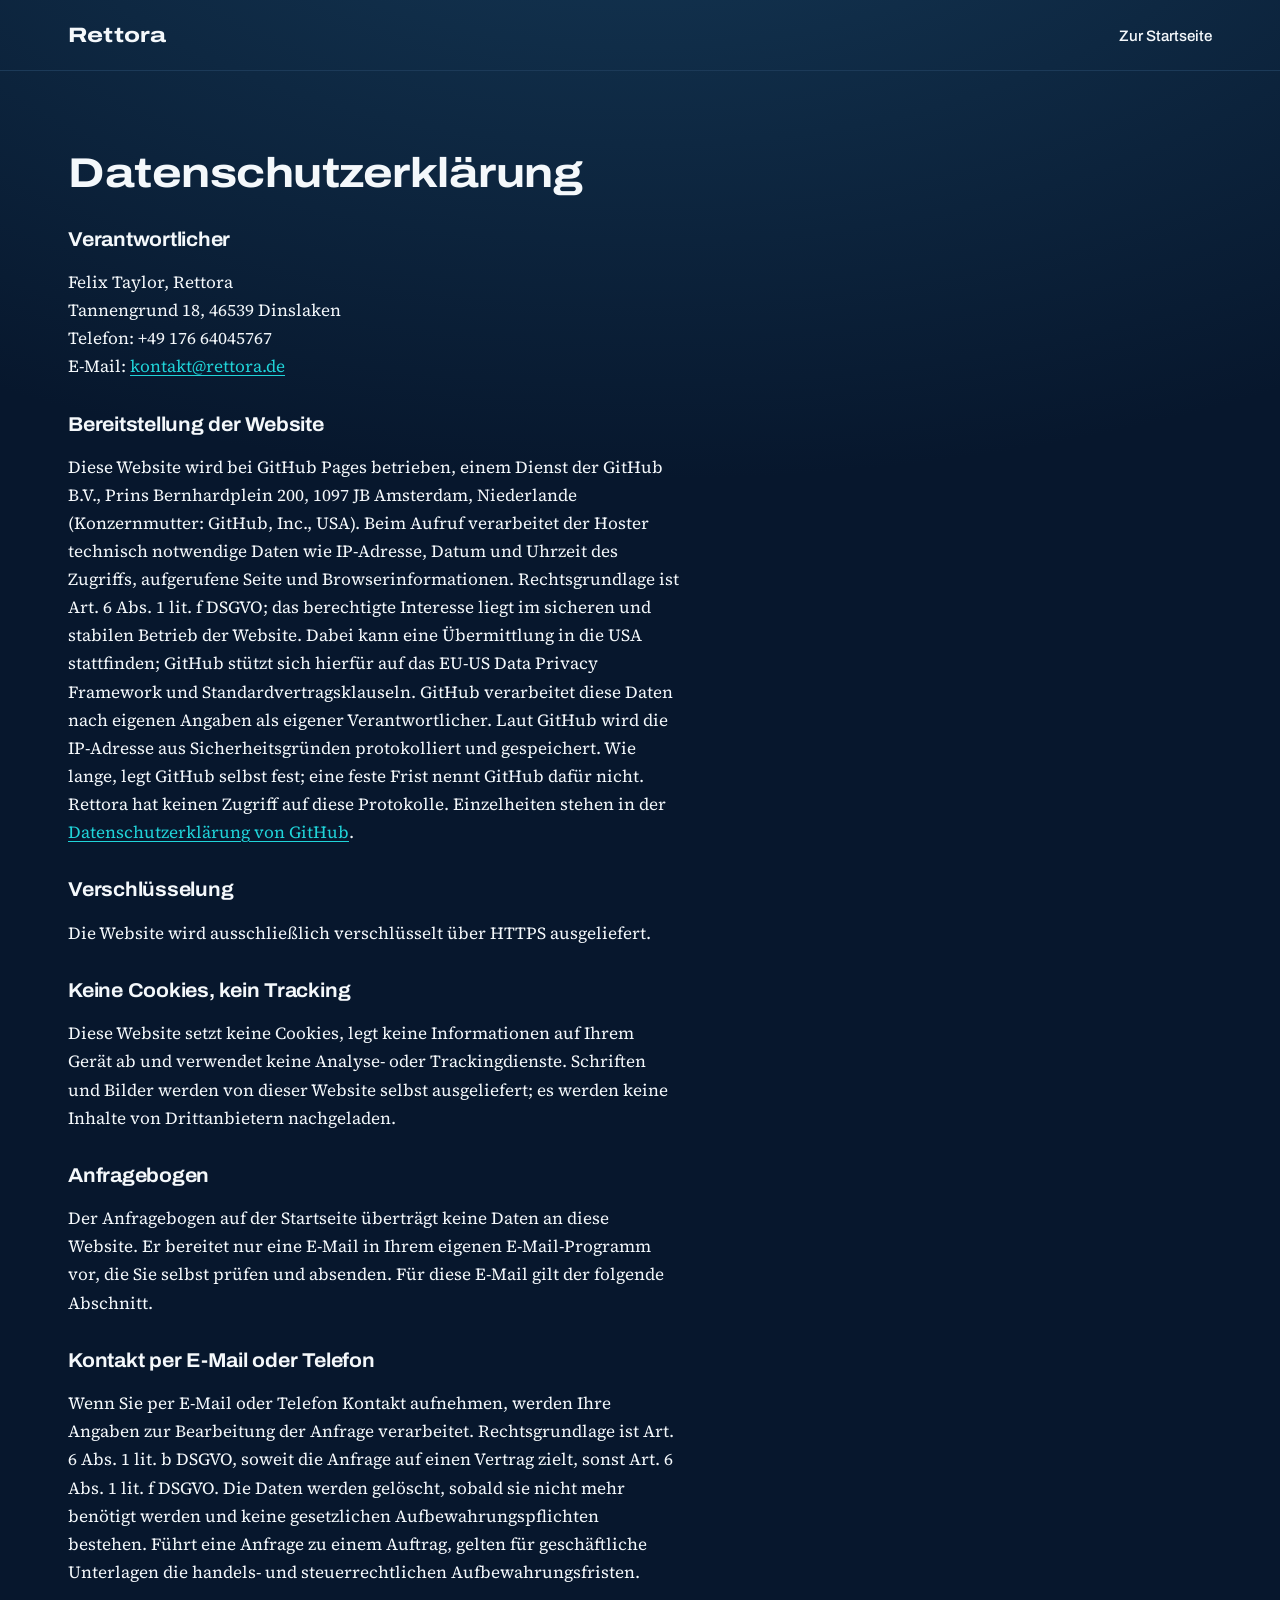
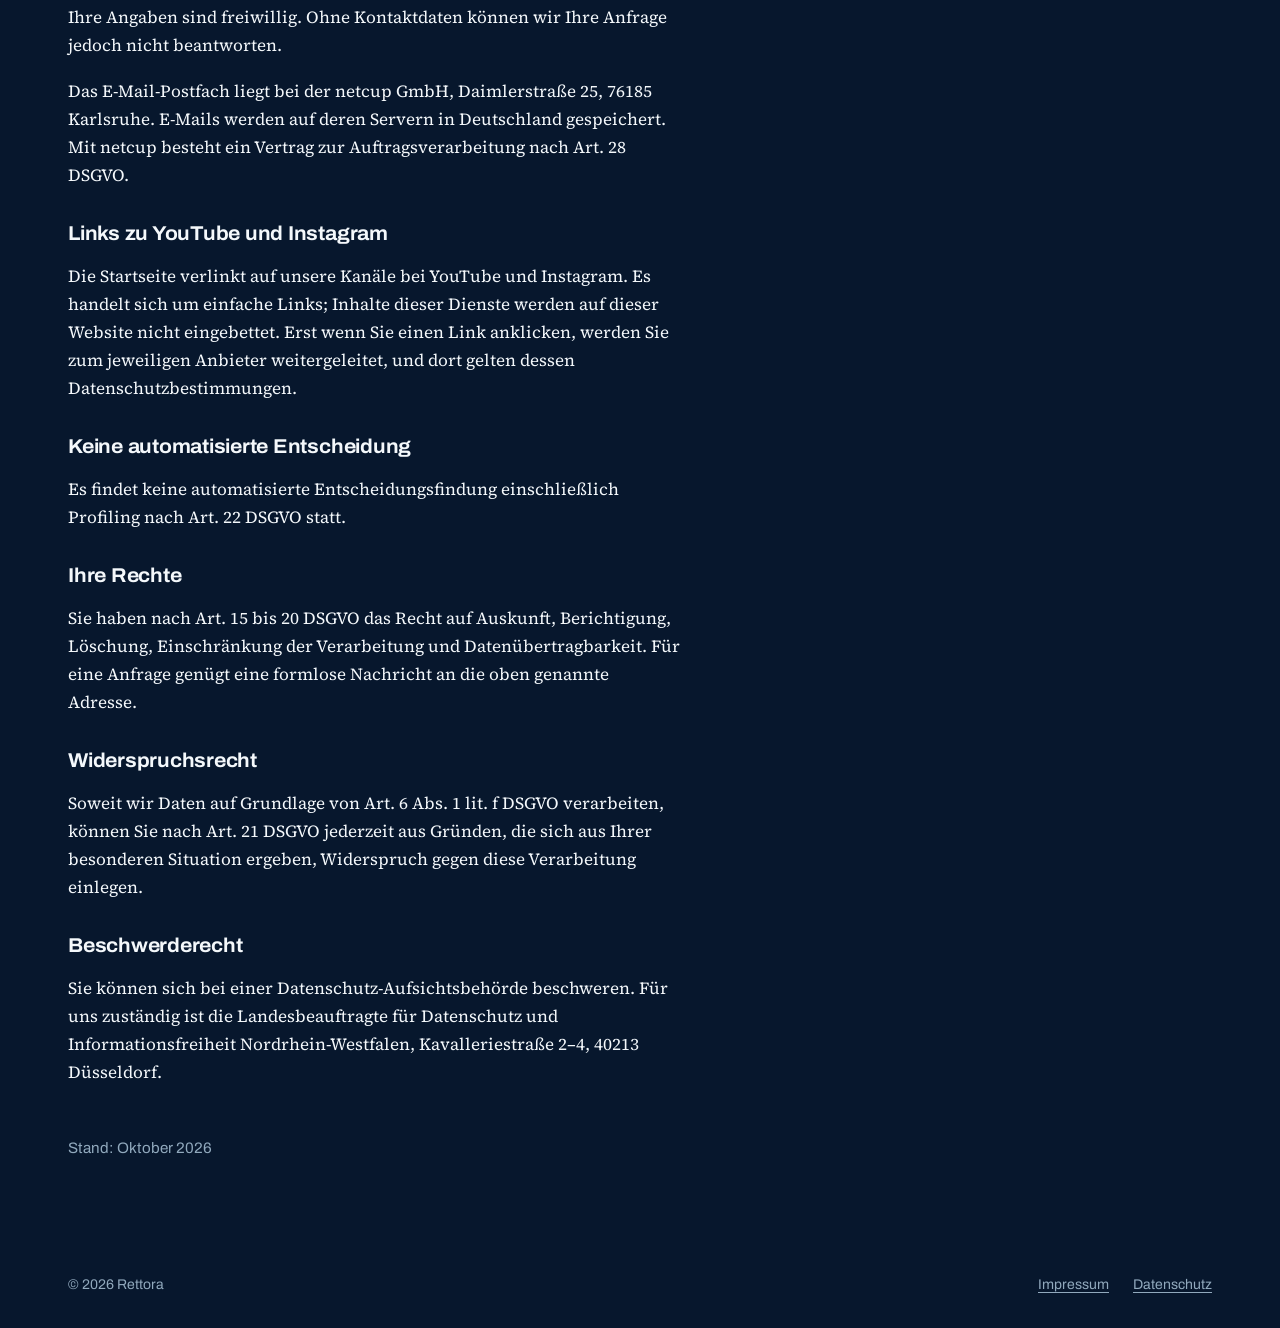
==== commit 7f36012e: "Datenschutz vervollständigen, Hinweise zu Inhalten und Urheberrecht im Impressum Datenschutz (Art. 1" ====
--- a/datenschutz.html
+++ b/datenschutz.html
@@ -31,23 +31,38 @@
       E-Mail: <a href="mailto:kontakt@rettora.de">kontakt@rettora.de</a></p>
 
       <h2>Bereitstellung der Website</h2>
-      <p>Diese Website wird bei GitHub Pages betrieben, einem Dienst der GitHub B.V., Prins Bernhardplein 200, 1097 JB Amsterdam, Niederlande (Konzernmutter: GitHub, Inc., USA). Beim Aufruf verarbeitet der Hoster technisch notwendige Daten wie IP-Adresse, Datum und Uhrzeit des Zugriffs, aufgerufene Seite und Browserinformationen. Rechtsgrundlage ist Art. 6 Abs. 1 lit. f DSGVO; das berechtigte Interesse liegt im sicheren und stabilen Betrieb der Website. Dabei kann eine Übermittlung in die USA stattfinden; GitHub stützt sich hierfür auf das EU-US Data Privacy Framework und Standardvertragsklauseln. Laut GitHub wird die IP-Adresse aus Sicherheitsgründen protokolliert und gespeichert. Wie lange, legt GitHub selbst fest; eine feste Frist nennt GitHub dafür nicht. Rettora hat keinen Zugriff auf diese Protokolle. Einzelheiten stehen in der <a href="https://docs.github.com/en/site-policy/privacy-policies/github-general-privacy-statement" rel="noopener">Datenschutzerklärung von GitHub</a>.</p>
+      <p>Diese Website wird bei GitHub Pages betrieben, einem Dienst der GitHub B.V., Prins Bernhardplein 200, 1097 JB Amsterdam, Niederlande (Konzernmutter: GitHub, Inc., USA). Beim Aufruf verarbeitet der Hoster technisch notwendige Daten wie IP-Adresse, Datum und Uhrzeit des Zugriffs, aufgerufene Seite und Browserinformationen. Rechtsgrundlage ist Art. 6 Abs. 1 lit. f DSGVO; das berechtigte Interesse liegt im sicheren und stabilen Betrieb der Website. Dabei kann eine Übermittlung in die USA stattfinden; GitHub stützt sich hierfür auf das EU-US Data Privacy Framework und Standardvertragsklauseln. GitHub verarbeitet diese Daten nach eigenen Angaben als eigener Verantwortlicher. Laut GitHub wird die IP-Adresse aus Sicherheitsgründen protokolliert und gespeichert. Wie lange, legt GitHub selbst fest; eine feste Frist nennt GitHub dafür nicht. Rettora hat keinen Zugriff auf diese Protokolle. Einzelheiten stehen in der <a href="https://docs.github.com/en/site-policy/privacy-policies/github-general-privacy-statement" rel="noopener">Datenschutzerklärung von GitHub</a>.</p>
+
+      <h2>Verschlüsselung</h2>
+      <p>Die Website wird ausschließlich verschlüsselt über HTTPS ausgeliefert.</p>
 
       <h2>Keine Cookies, kein Tracking</h2>
-      <p>Diese Website setzt keine Cookies und verwendet keine Analyse- oder Trackingdienste. Schriften werden von dieser Website selbst ausgeliefert; es werden keine Inhalte von Drittanbietern nachgeladen.</p>
+      <p>Diese Website setzt keine Cookies, legt keine Informationen auf Ihrem Gerät ab und verwendet keine Analyse- oder Trackingdienste. Schriften und Bilder werden von dieser Website selbst ausgeliefert; es werden keine Inhalte von Drittanbietern nachgeladen.</p>
 
       <h2>Anfragebogen</h2>
       <p>Der Anfragebogen auf der Startseite überträgt keine Daten an diese Website. Er bereitet nur eine E-Mail in Ihrem eigenen E-Mail-Programm vor, die Sie selbst prüfen und absenden. Für diese E-Mail gilt der folgende Abschnitt.</p>
 
       <h2>Kontakt per E-Mail oder Telefon</h2>
-      <p>Wenn Sie per E-Mail oder Telefon Kontakt aufnehmen, werden Ihre Angaben zur Bearbeitung der Anfrage verarbeitet. Rechtsgrundlage ist Art. 6 Abs. 1 lit. b DSGVO, soweit die Anfrage auf einen Vertrag zielt, sonst Art. 6 Abs. 1 lit. f DSGVO. Die Daten werden gelöscht, sobald sie nicht mehr benötigt werden und keine gesetzlichen Aufbewahrungspflichten bestehen.</p>
+      <p>Wenn Sie per E-Mail oder Telefon Kontakt aufnehmen, werden Ihre Angaben zur Bearbeitung der Anfrage verarbeitet. Rechtsgrundlage ist Art. 6 Abs. 1 lit. b DSGVO, soweit die Anfrage auf einen Vertrag zielt, sonst Art. 6 Abs. 1 lit. f DSGVO. Die Daten werden gelöscht, sobald sie nicht mehr benötigt werden und keine gesetzlichen Aufbewahrungspflichten bestehen. Führt eine Anfrage zu einem Auftrag, gelten für geschäftliche Unterlagen die handels- und steuerrechtlichen Aufbewahrungsfristen.</p>
+      <p>Ihre Angaben sind freiwillig. Ohne Kontaktdaten können wir Ihre Anfrage jedoch nicht beantworten.</p>
       <p>Das E-Mail-Postfach liegt bei der netcup GmbH, Daimlerstraße 25, 76185 Karlsruhe. E-Mails werden auf deren Servern in Deutschland gespeichert. Mit netcup besteht ein Vertrag zur Auftragsverarbeitung nach Art. 28 DSGVO.</p>
 
       <h2>Links zu YouTube und Instagram</h2>
       <p>Die Startseite verlinkt auf unsere Kanäle bei YouTube und Instagram. Es handelt sich um einfache Links; Inhalte dieser Dienste werden auf dieser Website nicht eingebettet. Erst wenn Sie einen Link anklicken, werden Sie zum jeweiligen Anbieter weitergeleitet, und dort gelten dessen Datenschutzbestimmungen.</p>
 
+      <h2>Keine automatisierte Entscheidung</h2>
+      <p>Es findet keine automatisierte Entscheidungsfindung einschließlich Profiling nach Art. 22 DSGVO statt.</p>
+
       <h2>Ihre Rechte</h2>
-      <p>Sie haben das Recht auf Auskunft, Berichtigung, Löschung, Einschränkung der Verarbeitung, Datenübertragbarkeit und Widerspruch. Außerdem können Sie sich bei einer Datenschutz-Aufsichtsbehörde beschweren, zum Beispiel bei der Landesbeauftragten für Datenschutz und Informationsfreiheit Nordrhein-Westfalen.</p>
+      <p>Sie haben nach Art. 15 bis 20 DSGVO das Recht auf Auskunft, Berichtigung, Löschung, Einschränkung der Verarbeitung und Datenübertragbarkeit. Für eine Anfrage genügt eine formlose Nachricht an die oben genannte Adresse.</p>
+
+      <h2>Widerspruchsrecht</h2>
+      <p>Soweit wir Daten auf Grundlage von Art. 6 Abs. 1 lit. f DSGVO verarbeiten, können Sie nach Art. 21 DSGVO jederzeit aus Gründen, die sich aus Ihrer besonderen Situation ergeben, Widerspruch gegen diese Verarbeitung einlegen.</p>
+
+      <h2>Beschwerderecht</h2>
+      <p>Sie können sich bei einer Datenschutz-Aufsichtsbehörde beschweren. Für uns zuständig ist die Landesbeauftragte für Datenschutz und Informationsfreiheit Nordrhein-Westfalen, Kavalleriestraße 2–4, 40213 Düsseldorf.</p>
+
+      <p class="legal-date">Stand: Oktober 2026</p>
     </article>
   </div>
 </main>
--- a/assets/site.css
+++ b/assets/site.css
@@ -300,6 +300,7 @@
 .legal article { max-width: var(--measure); display: grid; gap: 1.1rem; }
 .legal h1 { font-size: var(--step-3); font-stretch: 118%; }
 .legal h2 { font-size: var(--step-1); font-stretch: 106%; margin-top: 1rem; }
+.legal .legal-date { margin-top: 2rem; color: var(--muted); font-family: var(--font-ui); font-size: .95rem; }
 .draft-note {
   font-family: var(--font-ui); font-size: .95rem; border: 1px dashed var(--signal);
   color: var(--ink); border-radius: 4px; padding: .8rem 1rem; max-width: var(--measure);
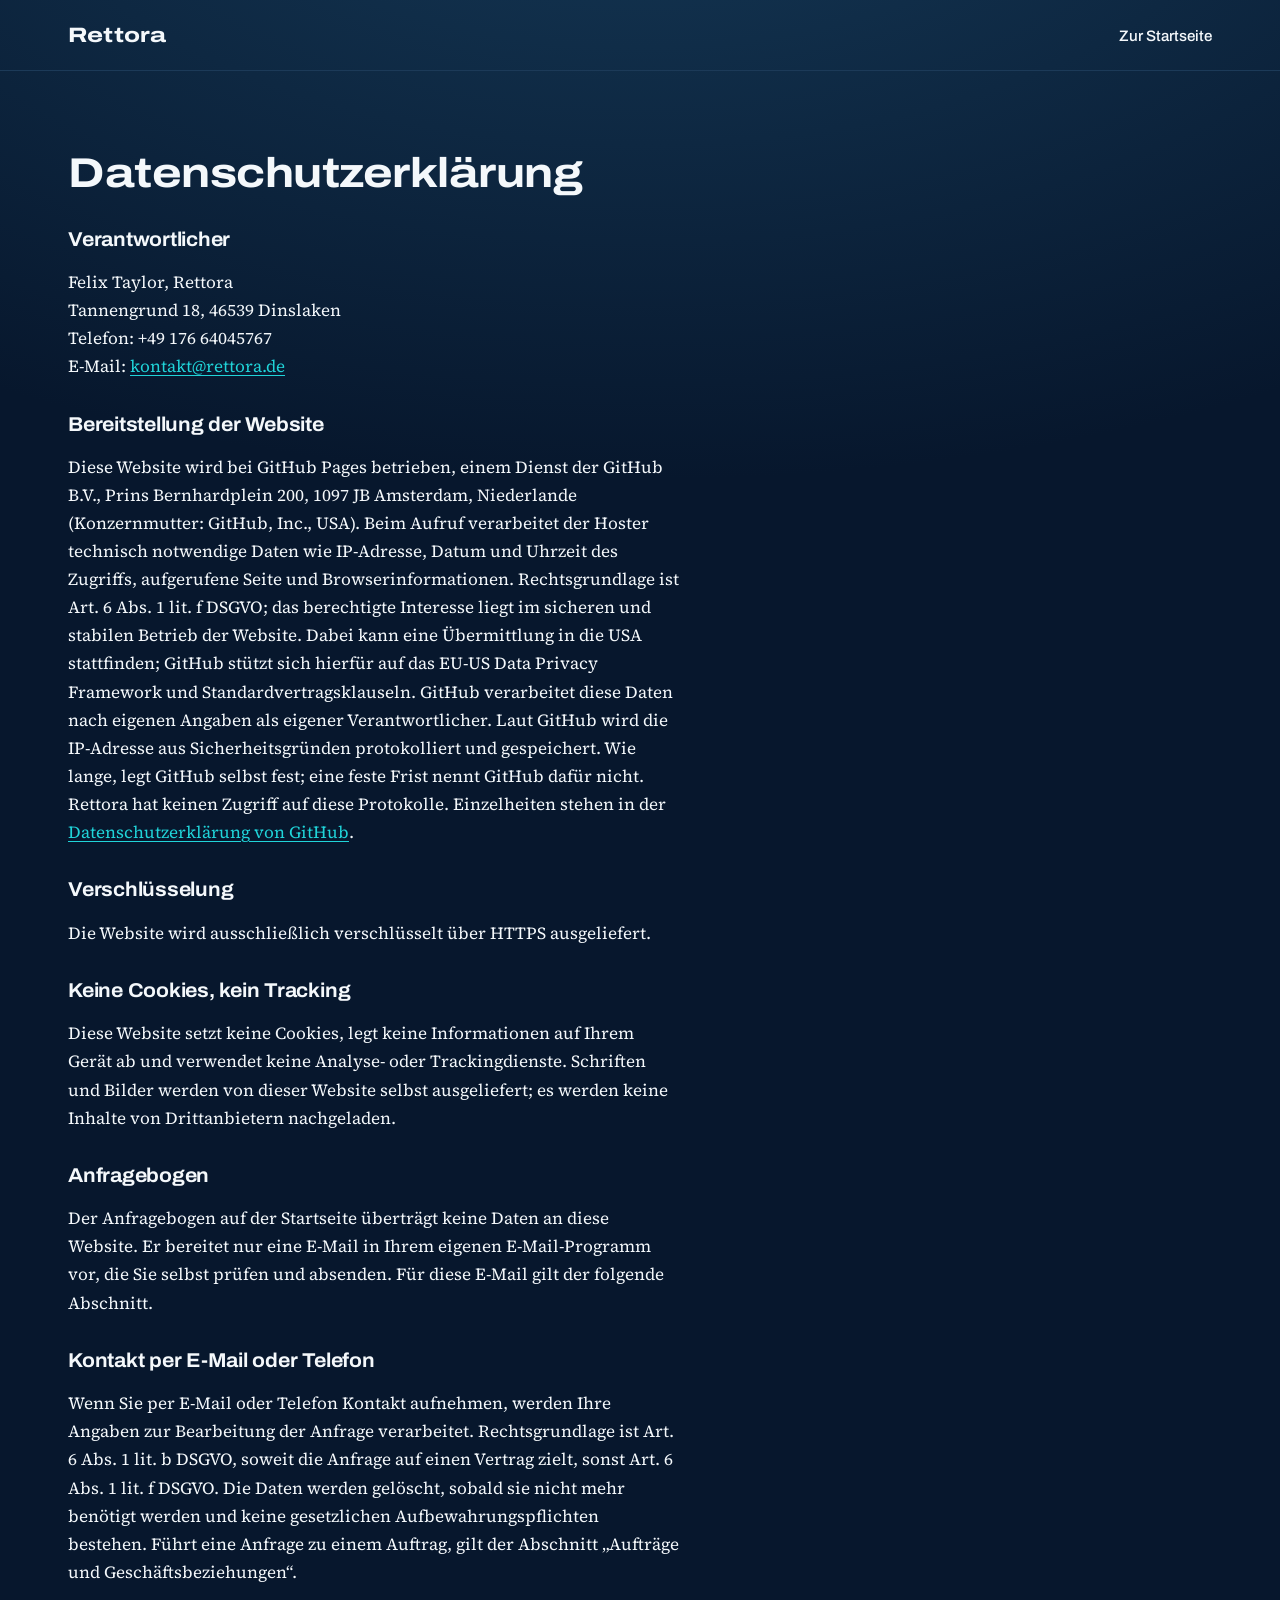
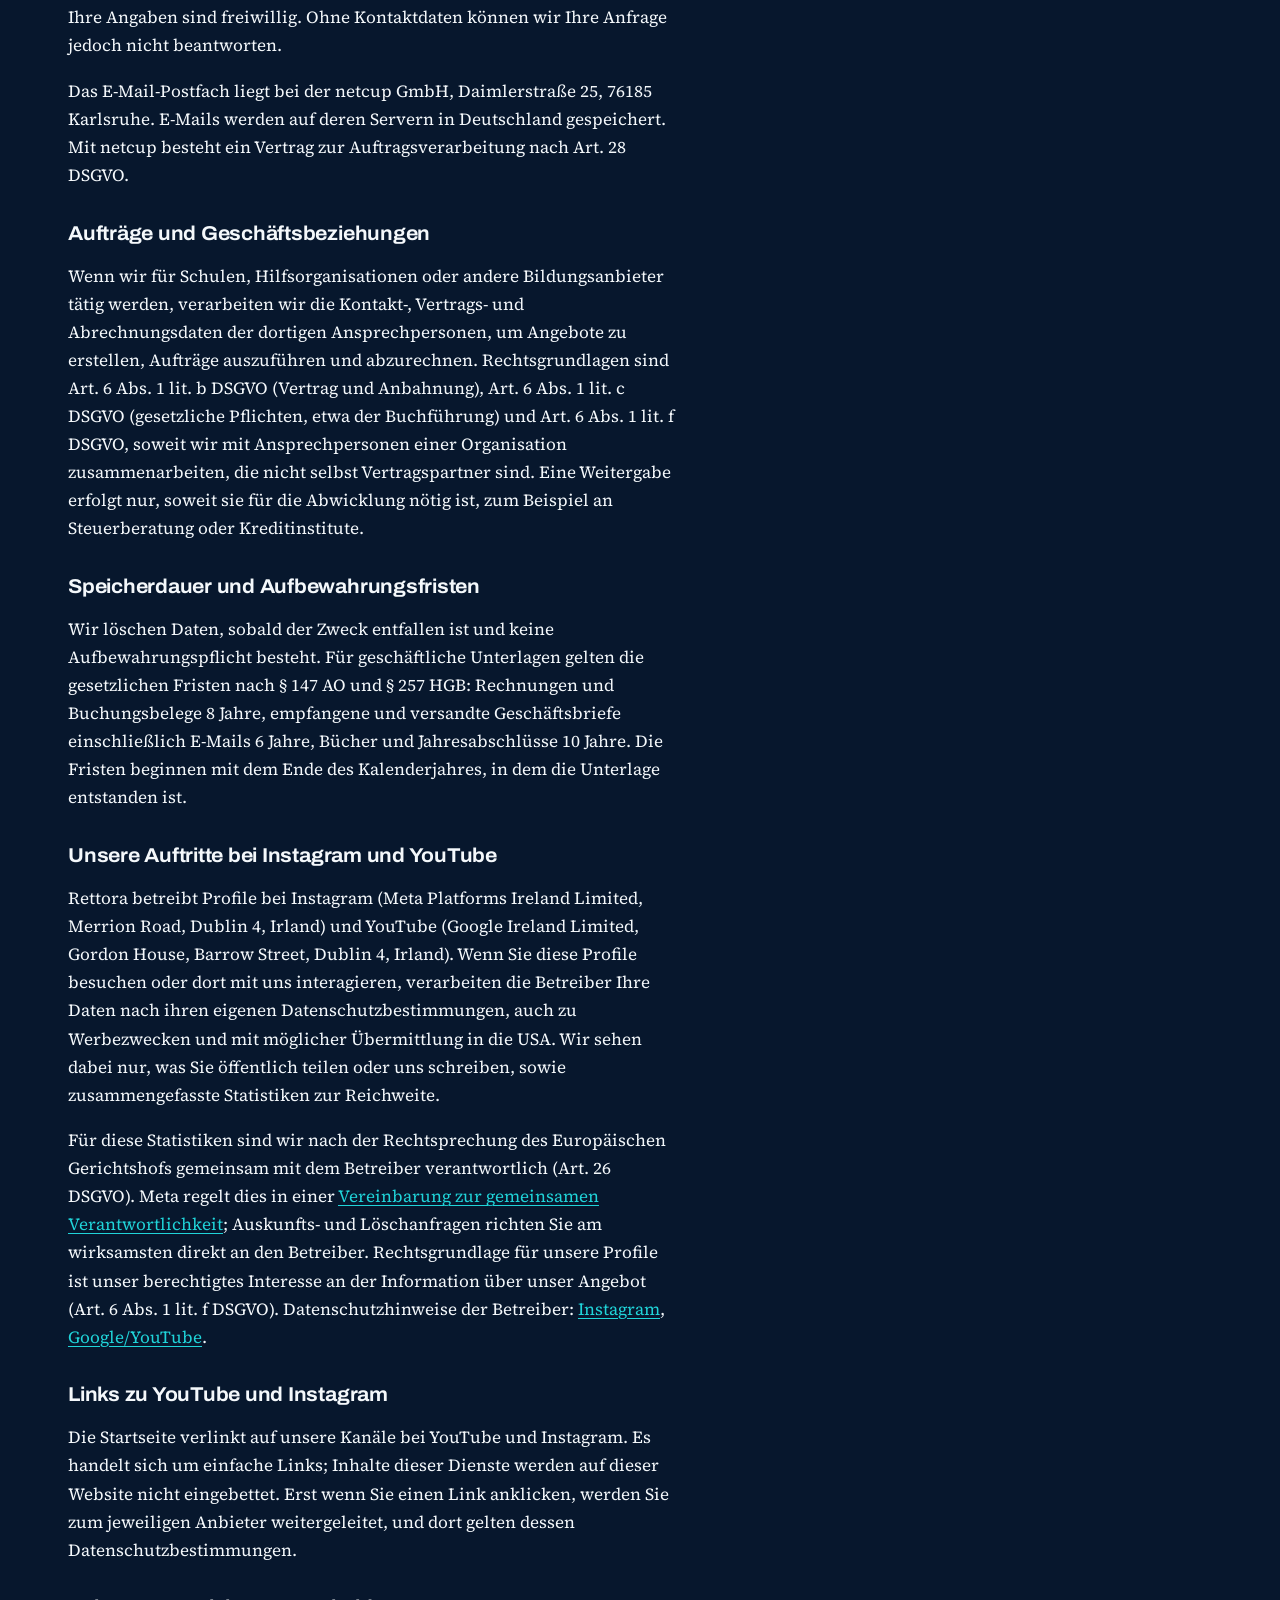
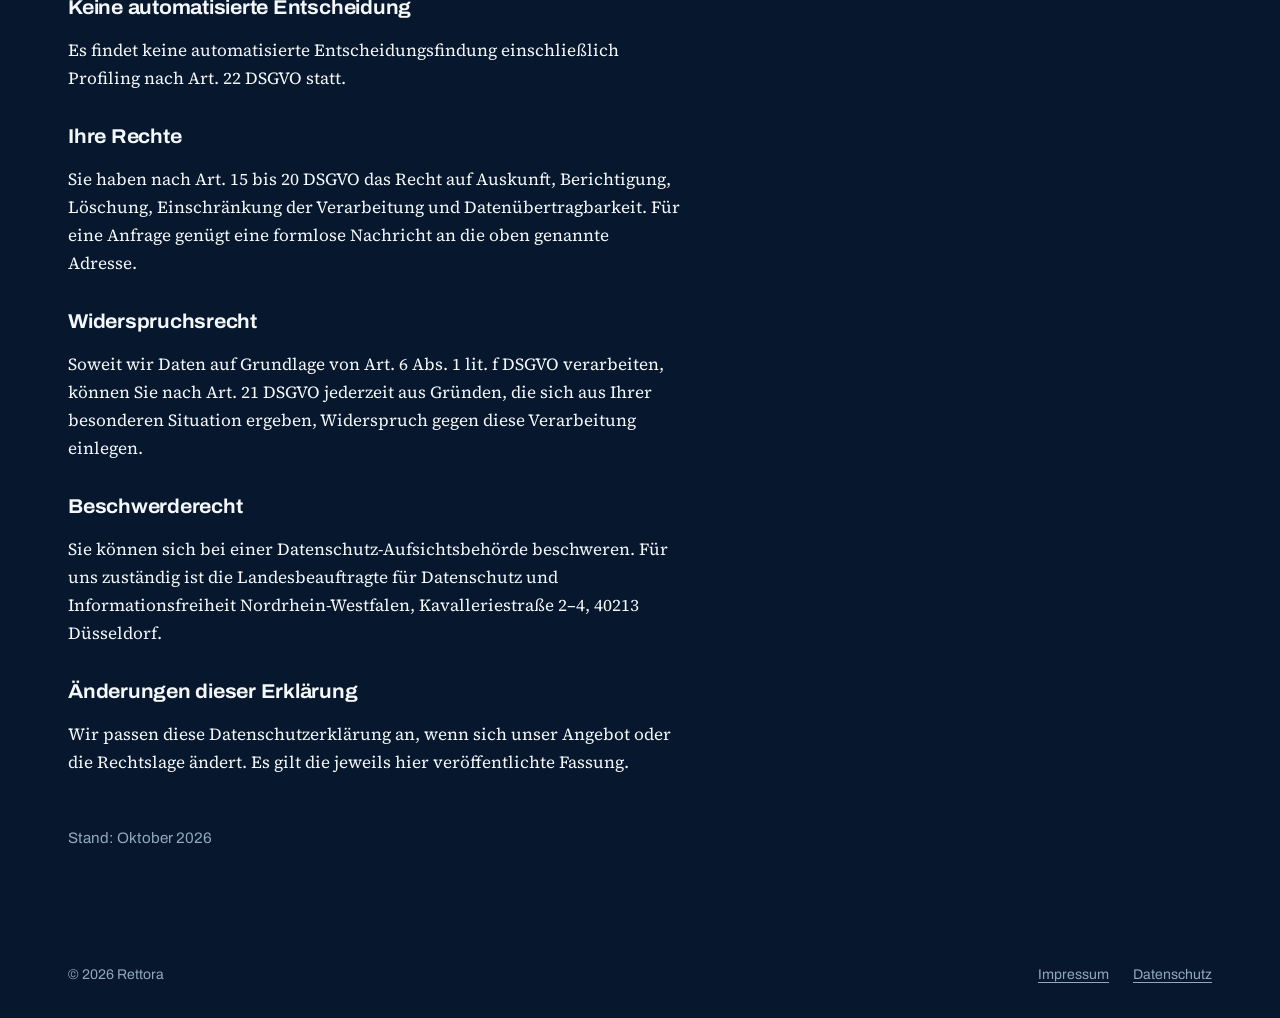
==== commit 86fa0211: "Datenschutz nach Abgleich mit dem Datenschutz-Generator ergänzen Neu: Aufträge und Geschäftsbeziehun" ====
--- a/datenschutz.html
+++ b/datenschutz.html
@@ -43,9 +43,19 @@
       <p>Der Anfragebogen auf der Startseite überträgt keine Daten an diese Website. Er bereitet nur eine E-Mail in Ihrem eigenen E-Mail-Programm vor, die Sie selbst prüfen und absenden. Für diese E-Mail gilt der folgende Abschnitt.</p>
 
       <h2>Kontakt per E-Mail oder Telefon</h2>
-      <p>Wenn Sie per E-Mail oder Telefon Kontakt aufnehmen, werden Ihre Angaben zur Bearbeitung der Anfrage verarbeitet. Rechtsgrundlage ist Art. 6 Abs. 1 lit. b DSGVO, soweit die Anfrage auf einen Vertrag zielt, sonst Art. 6 Abs. 1 lit. f DSGVO. Die Daten werden gelöscht, sobald sie nicht mehr benötigt werden und keine gesetzlichen Aufbewahrungspflichten bestehen. Führt eine Anfrage zu einem Auftrag, gelten für geschäftliche Unterlagen die handels- und steuerrechtlichen Aufbewahrungsfristen.</p>
+      <p>Wenn Sie per E-Mail oder Telefon Kontakt aufnehmen, werden Ihre Angaben zur Bearbeitung der Anfrage verarbeitet. Rechtsgrundlage ist Art. 6 Abs. 1 lit. b DSGVO, soweit die Anfrage auf einen Vertrag zielt, sonst Art. 6 Abs. 1 lit. f DSGVO. Die Daten werden gelöscht, sobald sie nicht mehr benötigt werden und keine gesetzlichen Aufbewahrungspflichten bestehen. Führt eine Anfrage zu einem Auftrag, gilt der Abschnitt „Aufträge und Geschäftsbeziehungen“.</p>
       <p>Ihre Angaben sind freiwillig. Ohne Kontaktdaten können wir Ihre Anfrage jedoch nicht beantworten.</p>
       <p>Das E-Mail-Postfach liegt bei der netcup GmbH, Daimlerstraße 25, 76185 Karlsruhe. E-Mails werden auf deren Servern in Deutschland gespeichert. Mit netcup besteht ein Vertrag zur Auftragsverarbeitung nach Art. 28 DSGVO.</p>
+
+      <h2>Aufträge und Geschäftsbeziehungen</h2>
+      <p>Wenn wir für Schulen, Hilfsorganisationen oder andere Bildungsanbieter tätig werden, verarbeiten wir die Kontakt-, Vertrags- und Abrechnungsdaten der dortigen Ansprechpersonen, um Angebote zu erstellen, Aufträge auszuführen und abzurechnen. Rechtsgrundlagen sind Art. 6 Abs. 1 lit. b DSGVO (Vertrag und Anbahnung), Art. 6 Abs. 1 lit. c DSGVO (gesetzliche Pflichten, etwa der Buchführung) und Art. 6 Abs. 1 lit. f DSGVO, soweit wir mit Ansprechpersonen einer Organisation zusammenarbeiten, die nicht selbst Vertragspartner sind. Eine Weitergabe erfolgt nur, soweit sie für die Abwicklung nötig ist, zum Beispiel an Steuerberatung oder Kreditinstitute.</p>
+
+      <h2>Speicherdauer und Aufbewahrungsfristen</h2>
+      <p>Wir löschen Daten, sobald der Zweck entfallen ist und keine Aufbewahrungspflicht besteht. Für geschäftliche Unterlagen gelten die gesetzlichen Fristen nach § 147 AO und § 257 HGB: Rechnungen und Buchungsbelege 8 Jahre, empfangene und versandte Geschäftsbriefe einschließlich E-Mails 6 Jahre, Bücher und Jahresabschlüsse 10 Jahre. Die Fristen beginnen mit dem Ende des Kalenderjahres, in dem die Unterlage entstanden ist.</p>
+
+      <h2>Unsere Auftritte bei Instagram und YouTube</h2>
+      <p>Rettora betreibt Profile bei Instagram (Meta Platforms Ireland Limited, Merrion Road, Dublin 4, Irland) und YouTube (Google Ireland Limited, Gordon House, Barrow Street, Dublin 4, Irland). Wenn Sie diese Profile besuchen oder dort mit uns interagieren, verarbeiten die Betreiber Ihre Daten nach ihren eigenen Datenschutzbestimmungen, auch zu Werbezwecken und mit möglicher Übermittlung in die USA. Wir sehen dabei nur, was Sie öffentlich teilen oder uns schreiben, sowie zusammengefasste Statistiken zur Reichweite.</p>
+      <p>Für diese Statistiken sind wir nach der Rechtsprechung des Europäischen Gerichtshofs gemeinsam mit dem Betreiber verantwortlich (Art. 26 DSGVO). Meta regelt dies in einer <a href="https://www.facebook.com/legal/controller_addendum" rel="noopener">Vereinbarung zur gemeinsamen Verantwortlichkeit</a>; Auskunfts- und Löschanfragen richten Sie am wirksamsten direkt an den Betreiber. Rechtsgrundlage für unsere Profile ist unser berechtigtes Interesse an der Information über unser Angebot (Art. 6 Abs. 1 lit. f DSGVO). Datenschutzhinweise der Betreiber: <a href="https://privacycenter.instagram.com/policy" rel="noopener">Instagram</a>, <a href="https://policies.google.com/privacy?hl=de" rel="noopener">Google/YouTube</a>.</p>
 
       <h2>Links zu YouTube und Instagram</h2>
       <p>Die Startseite verlinkt auf unsere Kanäle bei YouTube und Instagram. Es handelt sich um einfache Links; Inhalte dieser Dienste werden auf dieser Website nicht eingebettet. Erst wenn Sie einen Link anklicken, werden Sie zum jeweiligen Anbieter weitergeleitet, und dort gelten dessen Datenschutzbestimmungen.</p>
@@ -61,6 +71,9 @@
 
       <h2>Beschwerderecht</h2>
       <p>Sie können sich bei einer Datenschutz-Aufsichtsbehörde beschweren. Für uns zuständig ist die Landesbeauftragte für Datenschutz und Informationsfreiheit Nordrhein-Westfalen, Kavalleriestraße 2–4, 40213 Düsseldorf.</p>
+
+      <h2>Änderungen dieser Erklärung</h2>
+      <p>Wir passen diese Datenschutzerklärung an, wenn sich unser Angebot oder die Rechtslage ändert. Es gilt die jeweils hier veröffentlichte Fassung.</p>
 
       <p class="legal-date">Stand: Oktober 2026</p>
     </article>
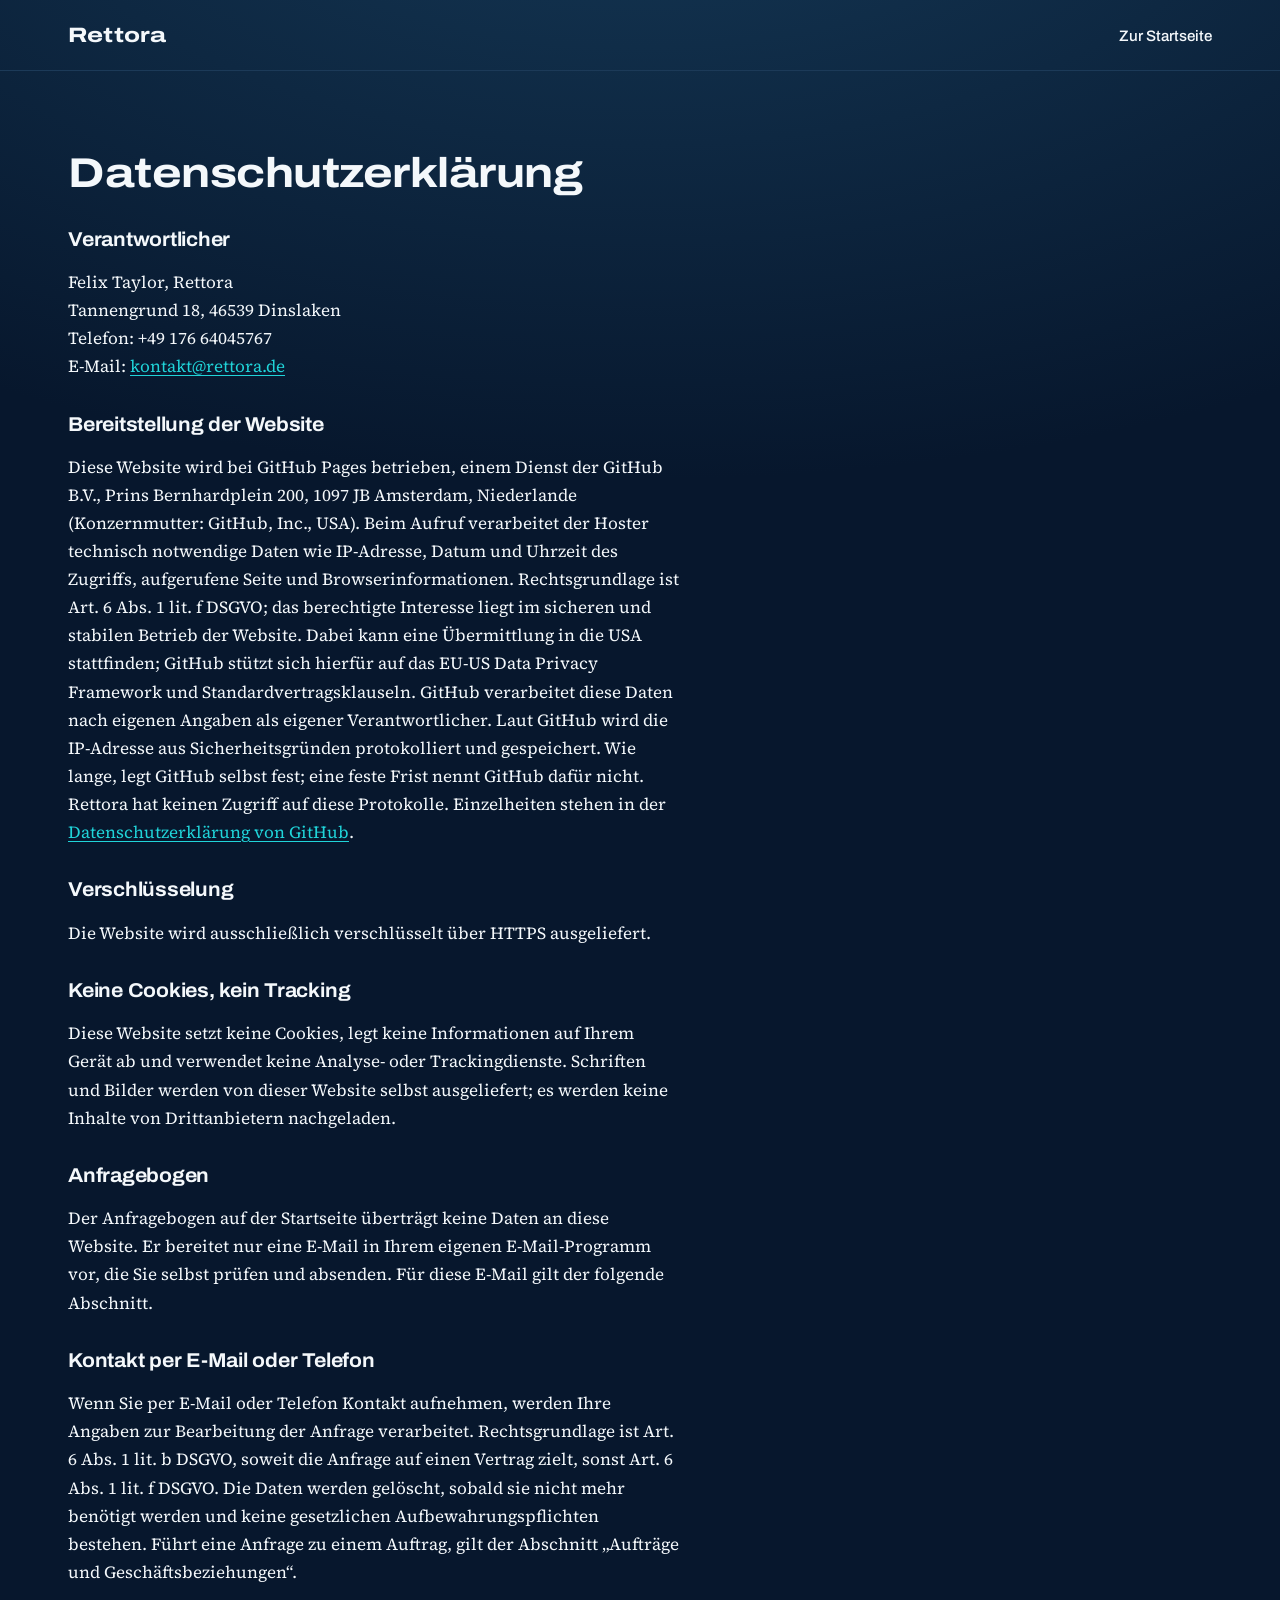
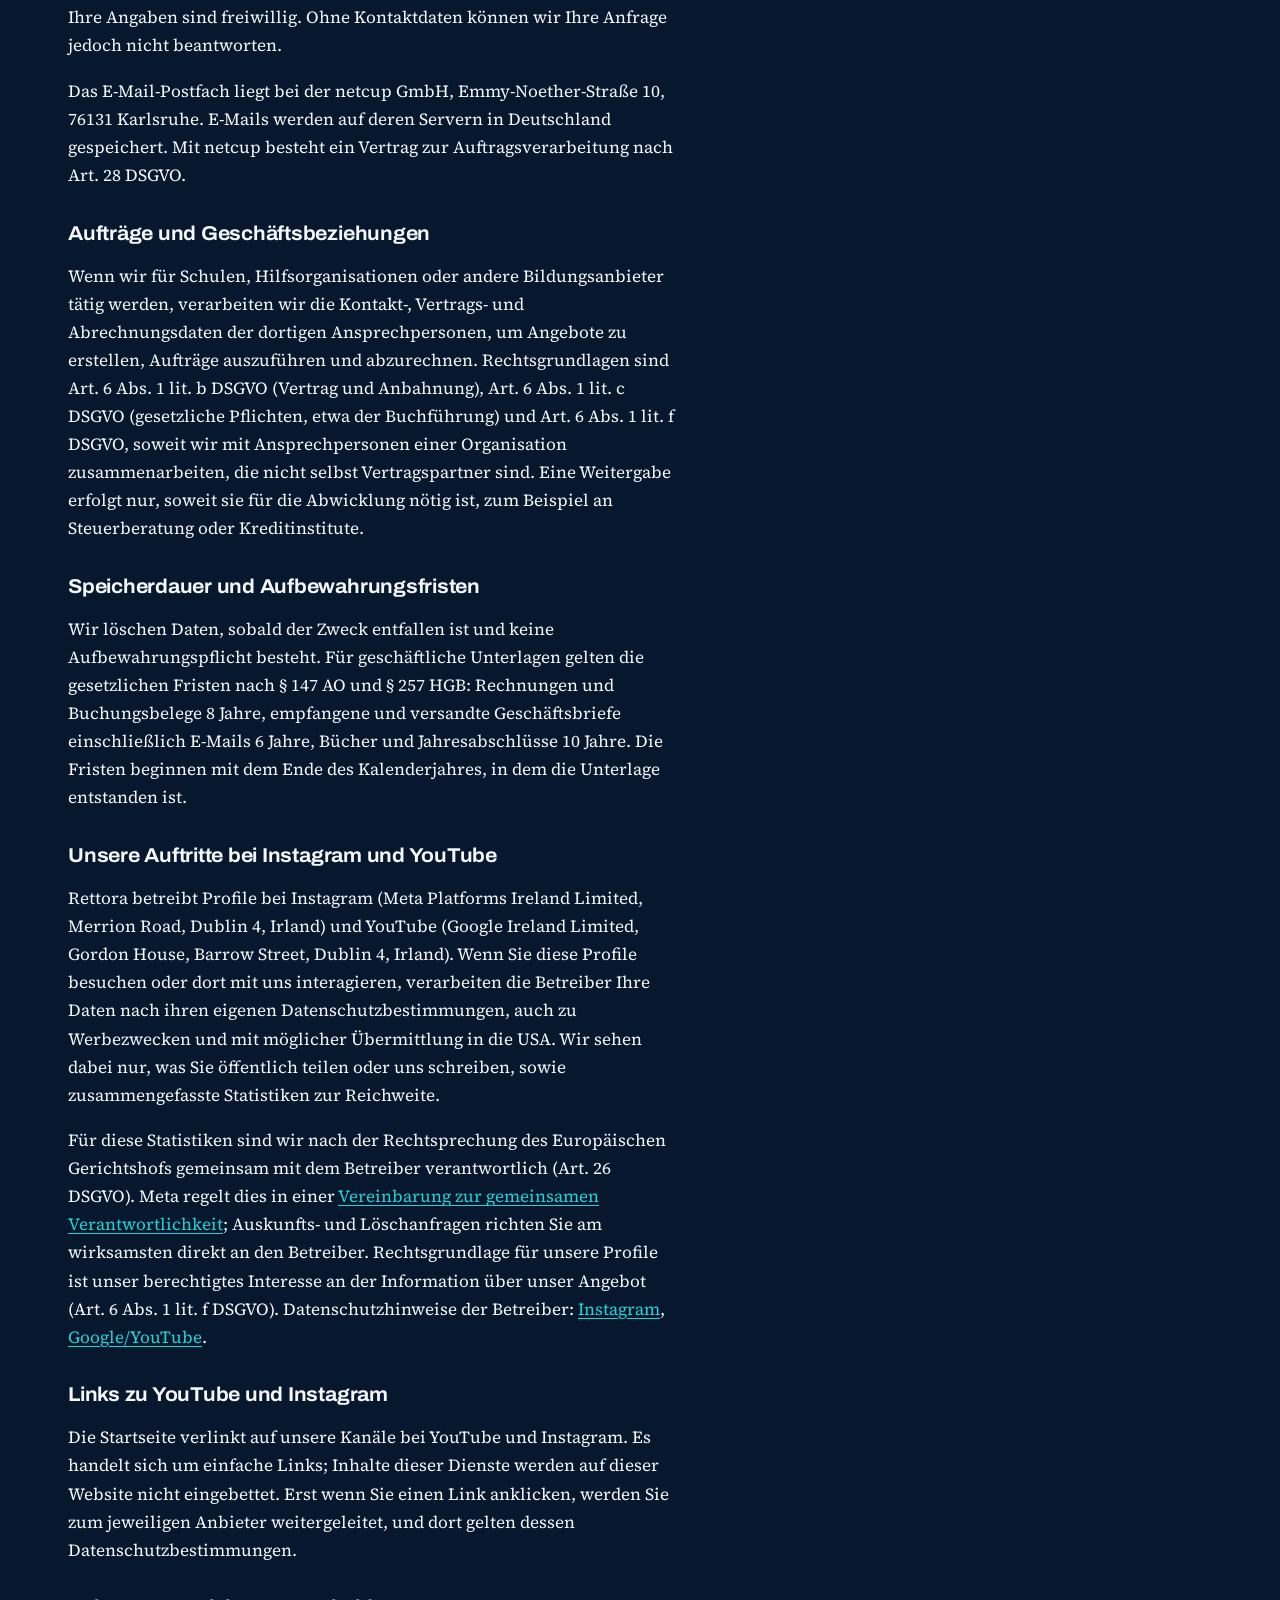
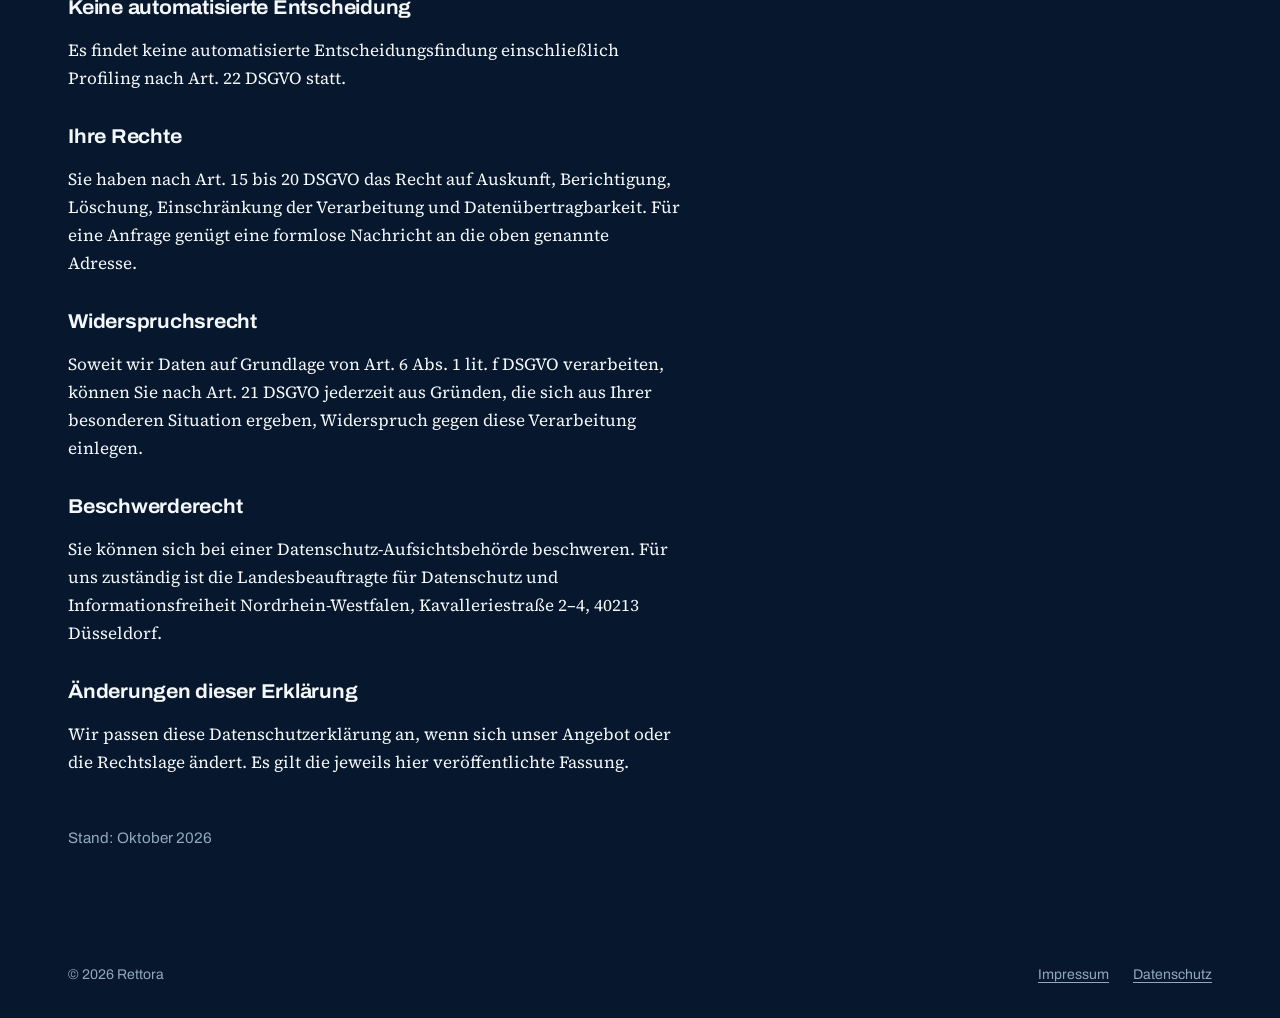
==== commit 3c6f38fe: "Datenschutz: aktuelle Anschrift der netcup GmbH Laut netcup-Mails vom 18.10.2026 lautet die Anschrif" ====
--- a/datenschutz.html
+++ b/datenschutz.html
@@ -45,7 +45,7 @@
       <h2>Kontakt per E-Mail oder Telefon</h2>
       <p>Wenn Sie per E-Mail oder Telefon Kontakt aufnehmen, werden Ihre Angaben zur Bearbeitung der Anfrage verarbeitet. Rechtsgrundlage ist Art. 6 Abs. 1 lit. b DSGVO, soweit die Anfrage auf einen Vertrag zielt, sonst Art. 6 Abs. 1 lit. f DSGVO. Die Daten werden gelöscht, sobald sie nicht mehr benötigt werden und keine gesetzlichen Aufbewahrungspflichten bestehen. Führt eine Anfrage zu einem Auftrag, gilt der Abschnitt „Aufträge und Geschäftsbeziehungen“.</p>
       <p>Ihre Angaben sind freiwillig. Ohne Kontaktdaten können wir Ihre Anfrage jedoch nicht beantworten.</p>
-      <p>Das E-Mail-Postfach liegt bei der netcup GmbH, Daimlerstraße 25, 76185 Karlsruhe. E-Mails werden auf deren Servern in Deutschland gespeichert. Mit netcup besteht ein Vertrag zur Auftragsverarbeitung nach Art. 28 DSGVO.</p>
+      <p>Das E-Mail-Postfach liegt bei der netcup GmbH, Emmy-Noether-Straße 10, 76131 Karlsruhe. E-Mails werden auf deren Servern in Deutschland gespeichert. Mit netcup besteht ein Vertrag zur Auftragsverarbeitung nach Art. 28 DSGVO.</p>
 
       <h2>Aufträge und Geschäftsbeziehungen</h2>
       <p>Wenn wir für Schulen, Hilfsorganisationen oder andere Bildungsanbieter tätig werden, verarbeiten wir die Kontakt-, Vertrags- und Abrechnungsdaten der dortigen Ansprechpersonen, um Angebote zu erstellen, Aufträge auszuführen und abzurechnen. Rechtsgrundlagen sind Art. 6 Abs. 1 lit. b DSGVO (Vertrag und Anbahnung), Art. 6 Abs. 1 lit. c DSGVO (gesetzliche Pflichten, etwa der Buchführung) und Art. 6 Abs. 1 lit. f DSGVO, soweit wir mit Ansprechpersonen einer Organisation zusammenarbeiten, die nicht selbst Vertragspartner sind. Eine Weitergabe erfolgt nur, soweit sie für die Abwicklung nötig ist, zum Beispiel an Steuerberatung oder Kreditinstitute.</p>
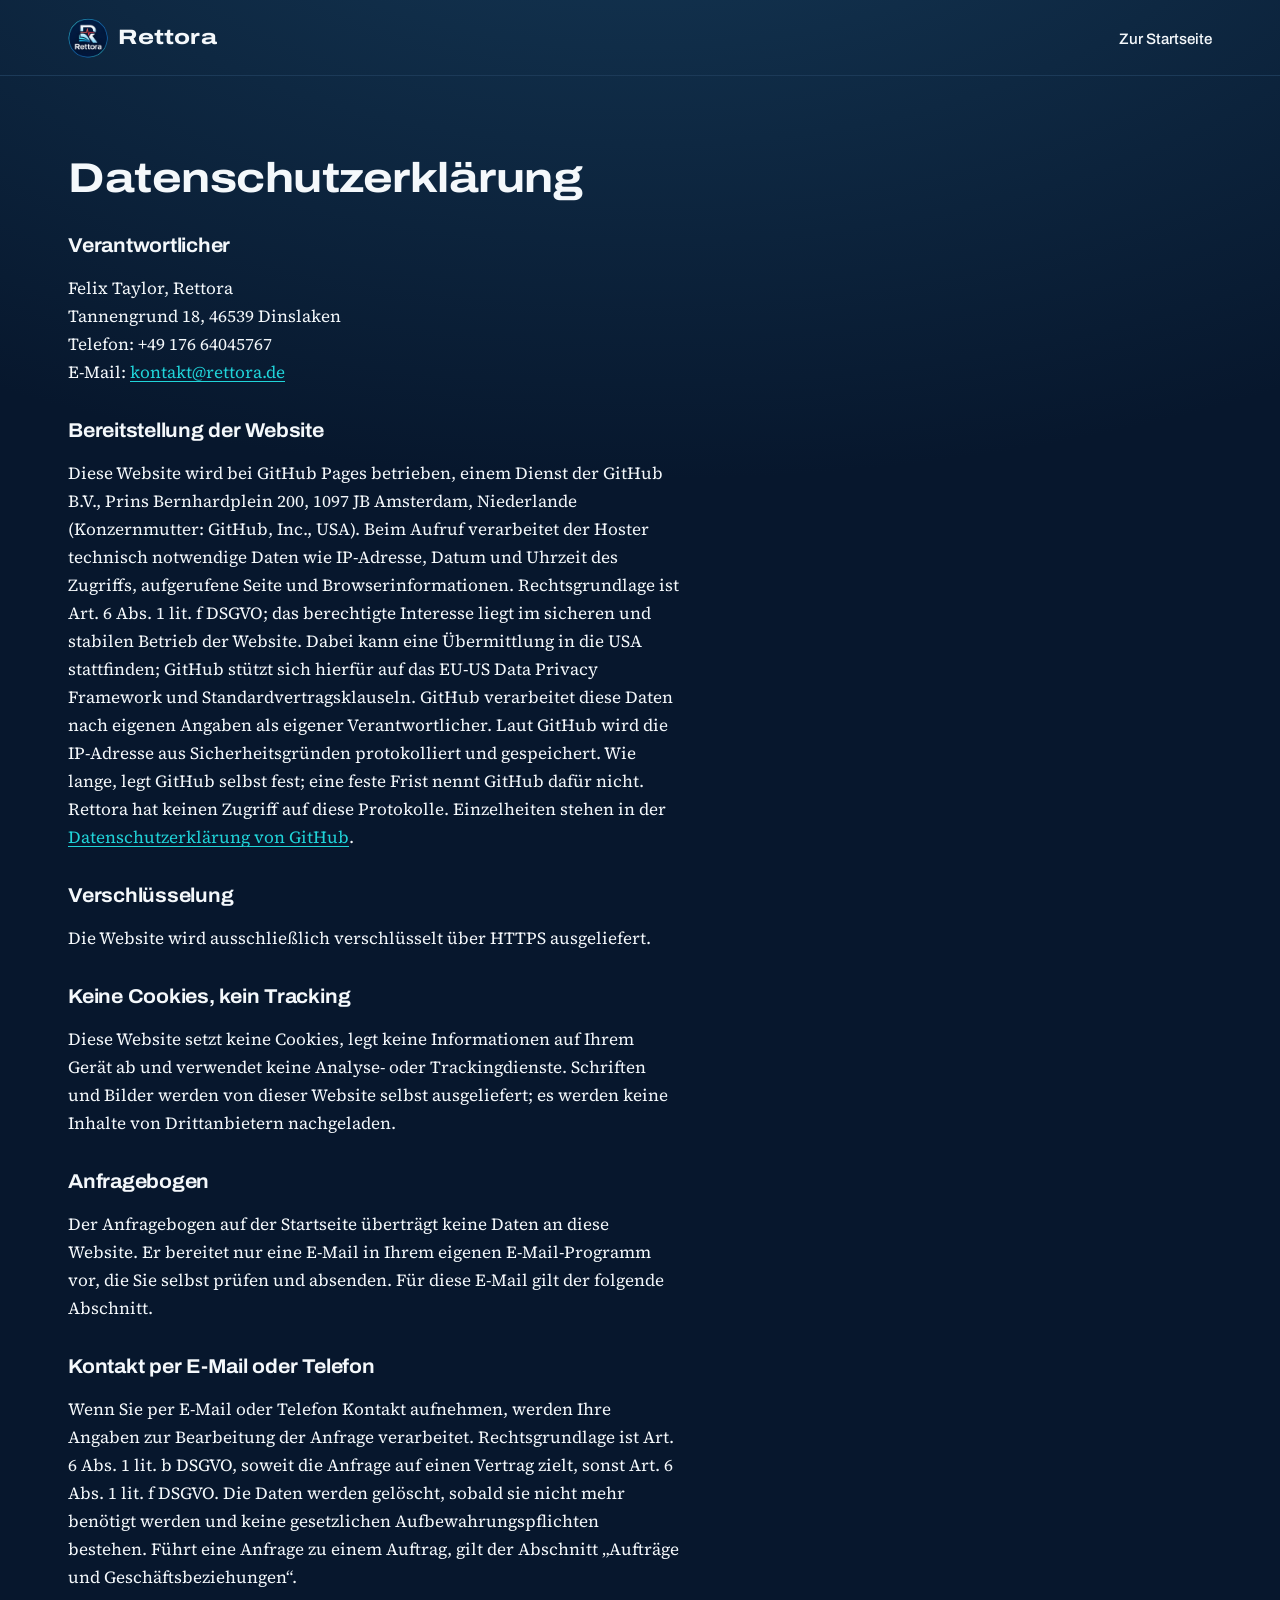
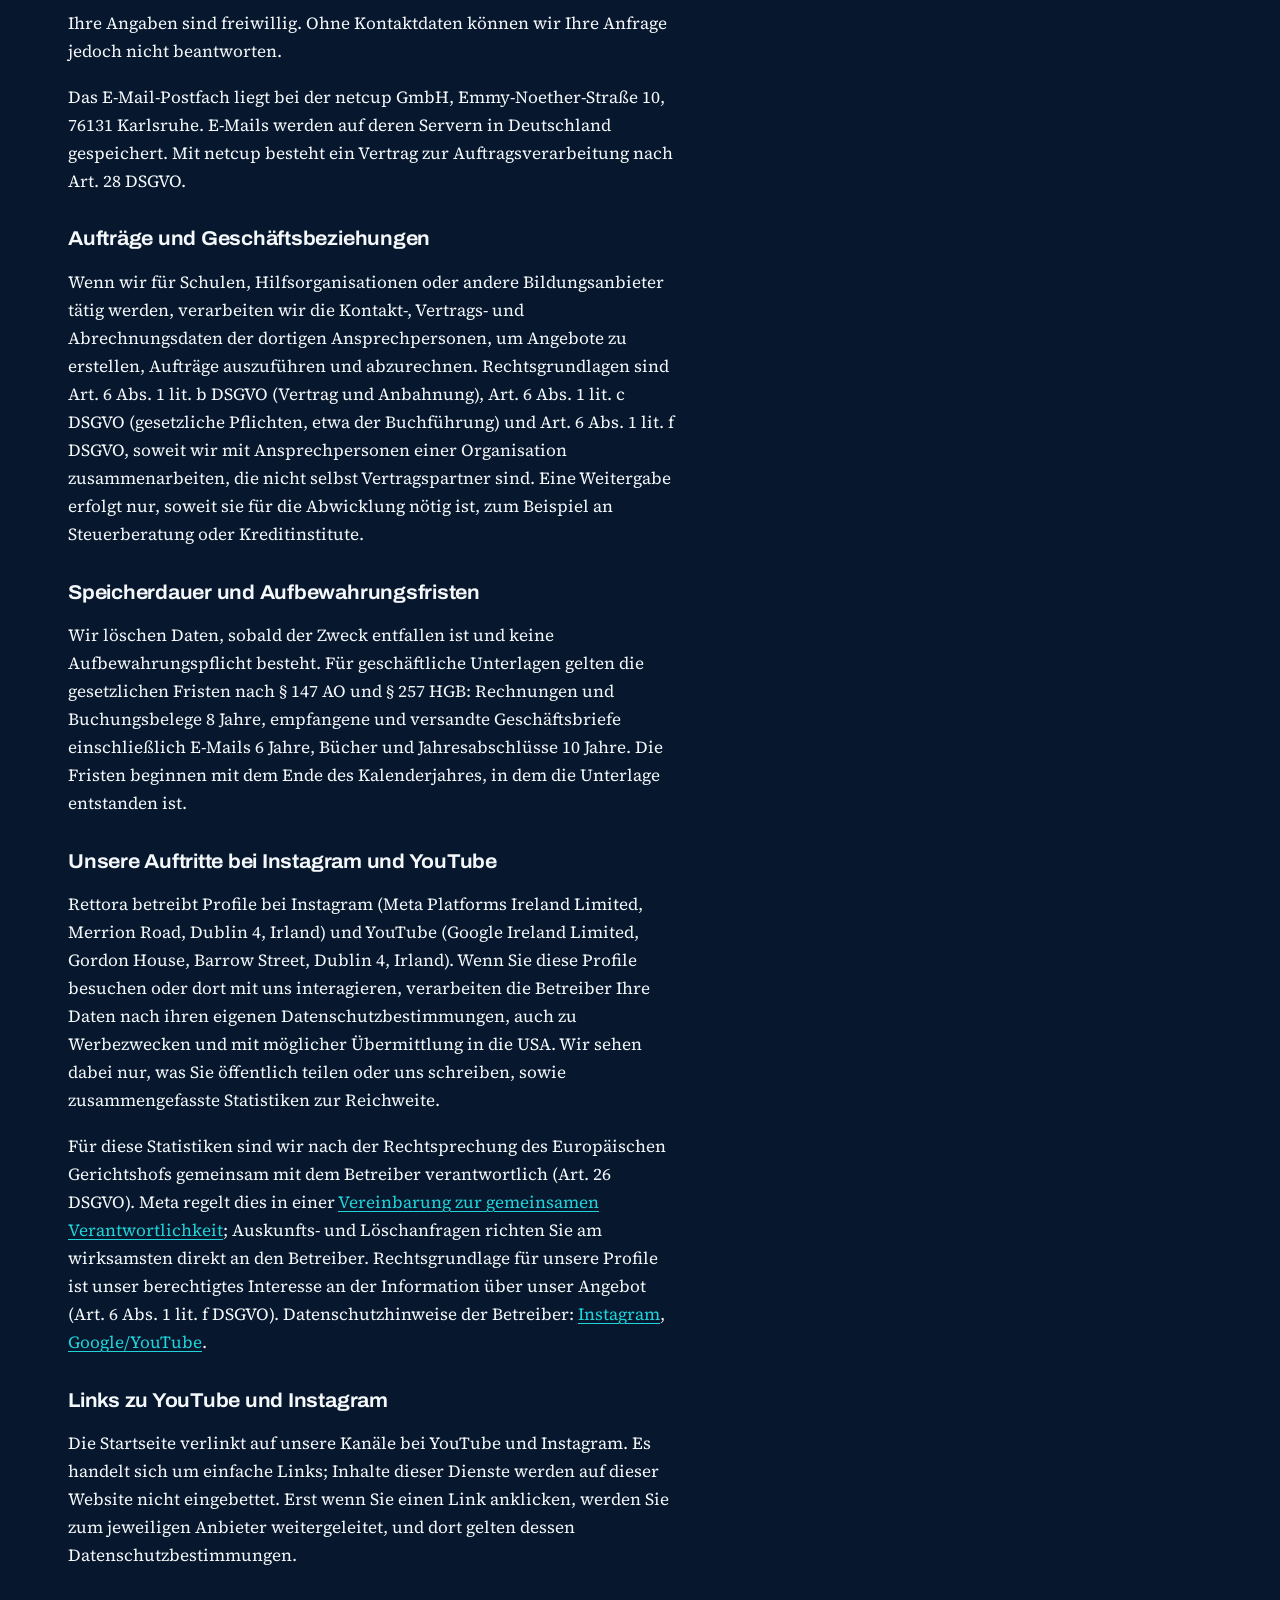
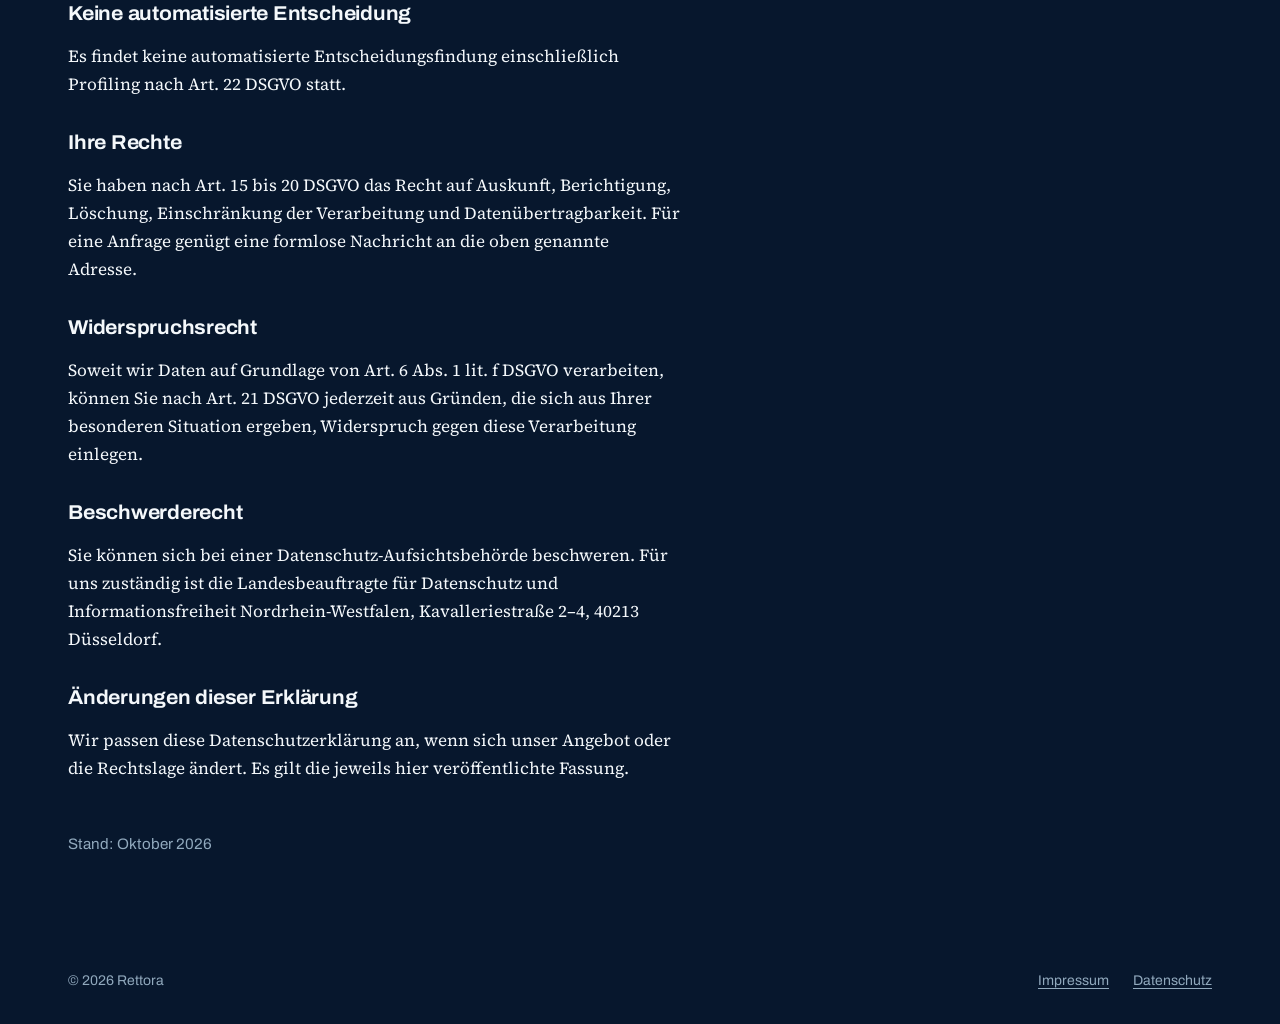
==== commit b680b3c4: "Rettora-Logo in die Kopfzeile aller Seiten Logo vom YouTube-Kanal @rettora (Rechte bei Felix Taylor)" ====
--- a/datenschutz.html
+++ b/datenschutz.html
@@ -12,7 +12,7 @@
 <body>
 <header class="site-header">
   <div class="wrap">
-    <a class="brand" href="./">Rettora</a>
+    <a class="brand" href="./"><img src="assets/img/logo.webp" alt="" width="40" height="40">Rettora</a>
     <nav class="site-nav" aria-label="Hauptnavigation">
       <ul><li><a href="./">Zur Startseite</a></li></ul>
     </nav>
--- a/assets/site.css
+++ b/assets/site.css
@@ -118,7 +118,7 @@
   font-family: var(--font-ui); font-weight: 760; font-stretch: 125%;
   font-size: 1.3rem; letter-spacing: .01em; color: var(--ink); text-decoration: none;
 }
-.brand svg { width: 1.9rem; height: 1.9rem; flex: none; }
+.brand img { width: 2.5rem; height: 2.5rem; flex: none; border-radius: 50%; }
 .site-nav ul { list-style: none; display: flex; flex-wrap: wrap; gap: .3rem 1.6rem; }
 .site-nav a {
   font-family: var(--font-ui); font-size: .95rem; font-weight: 520;
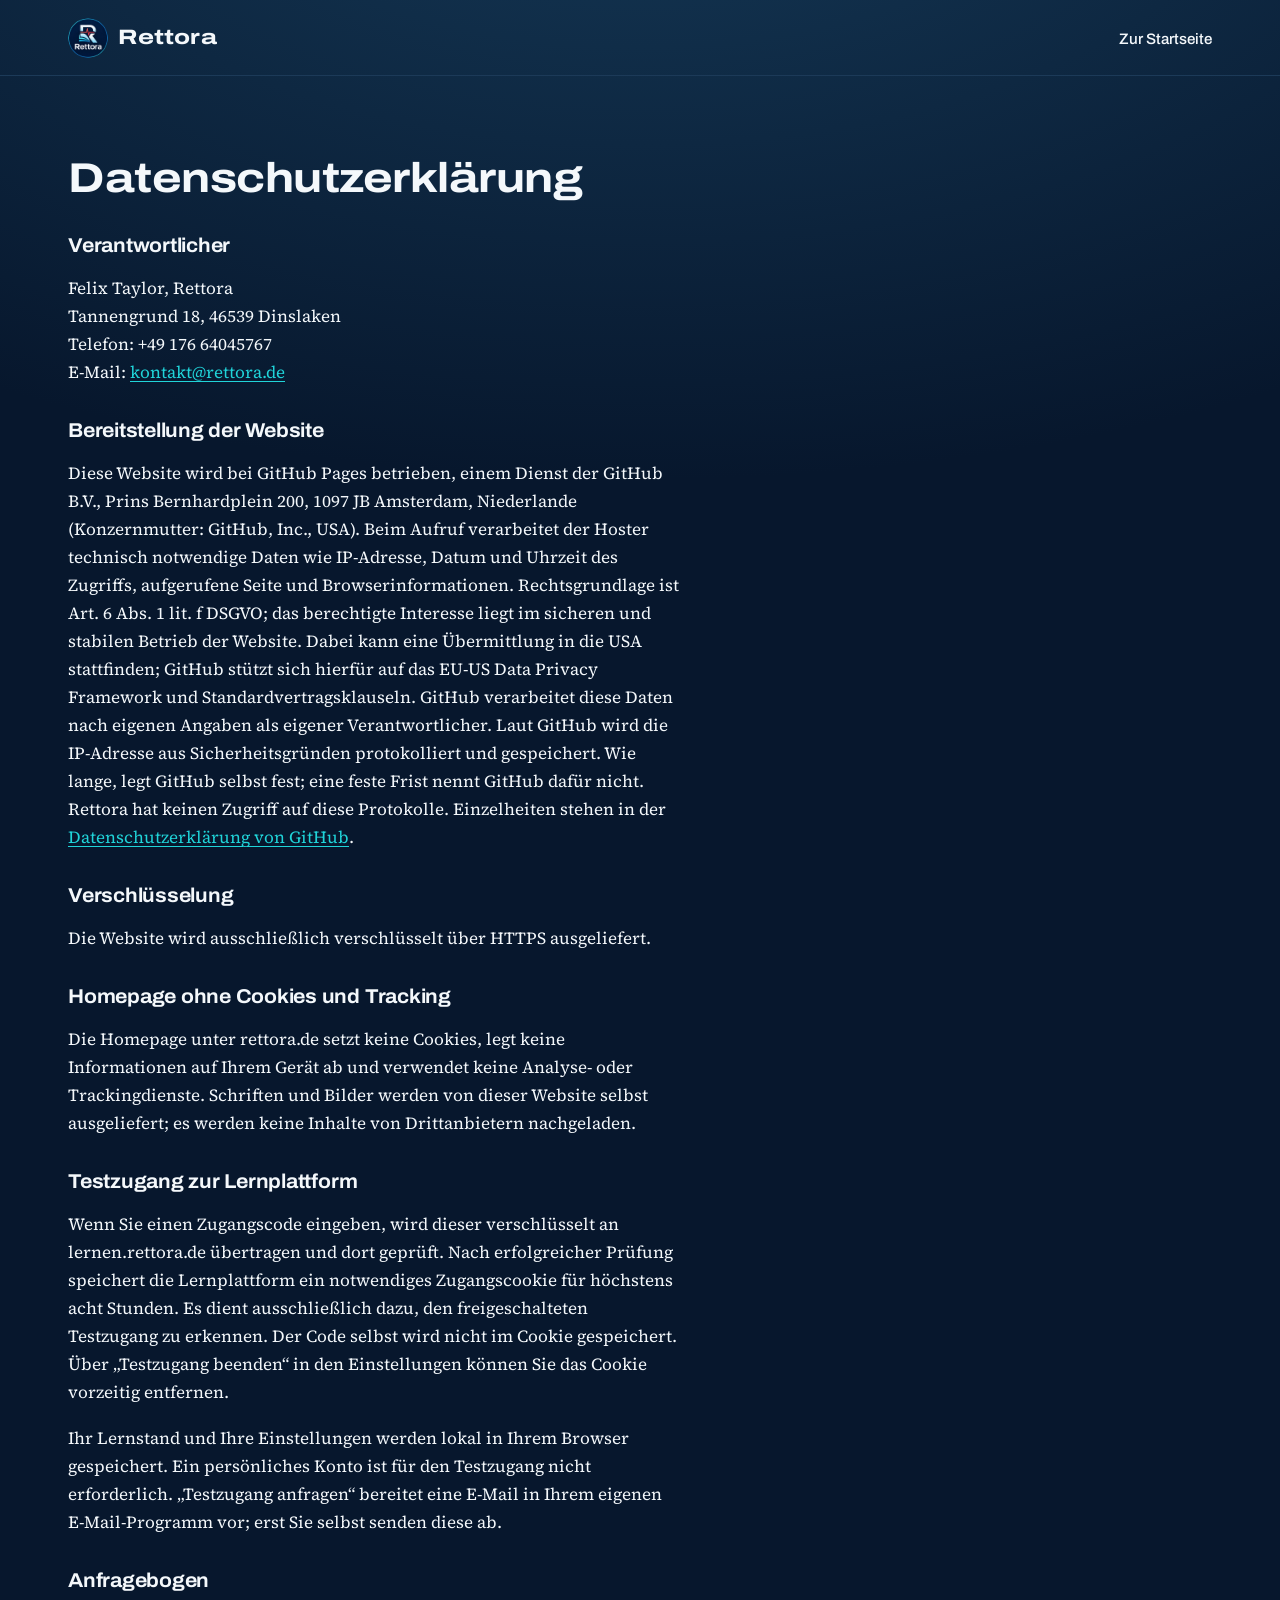
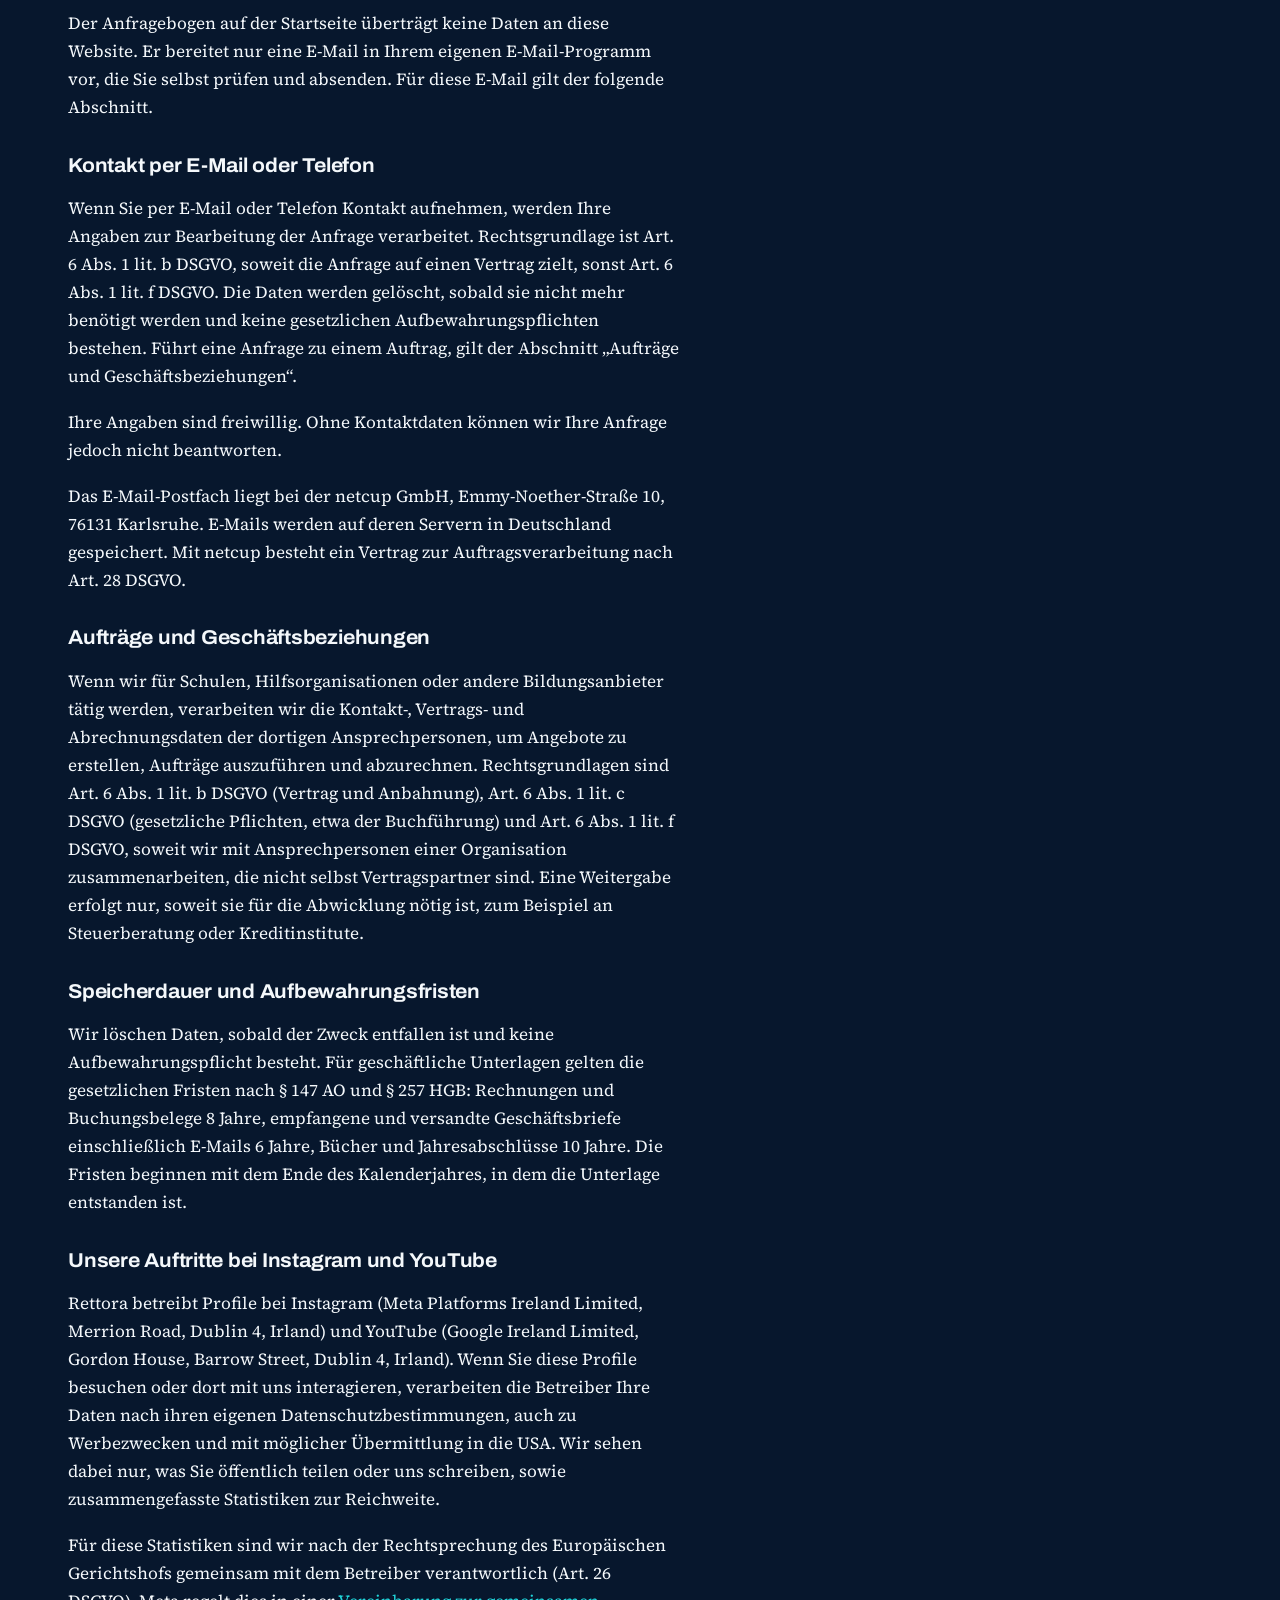
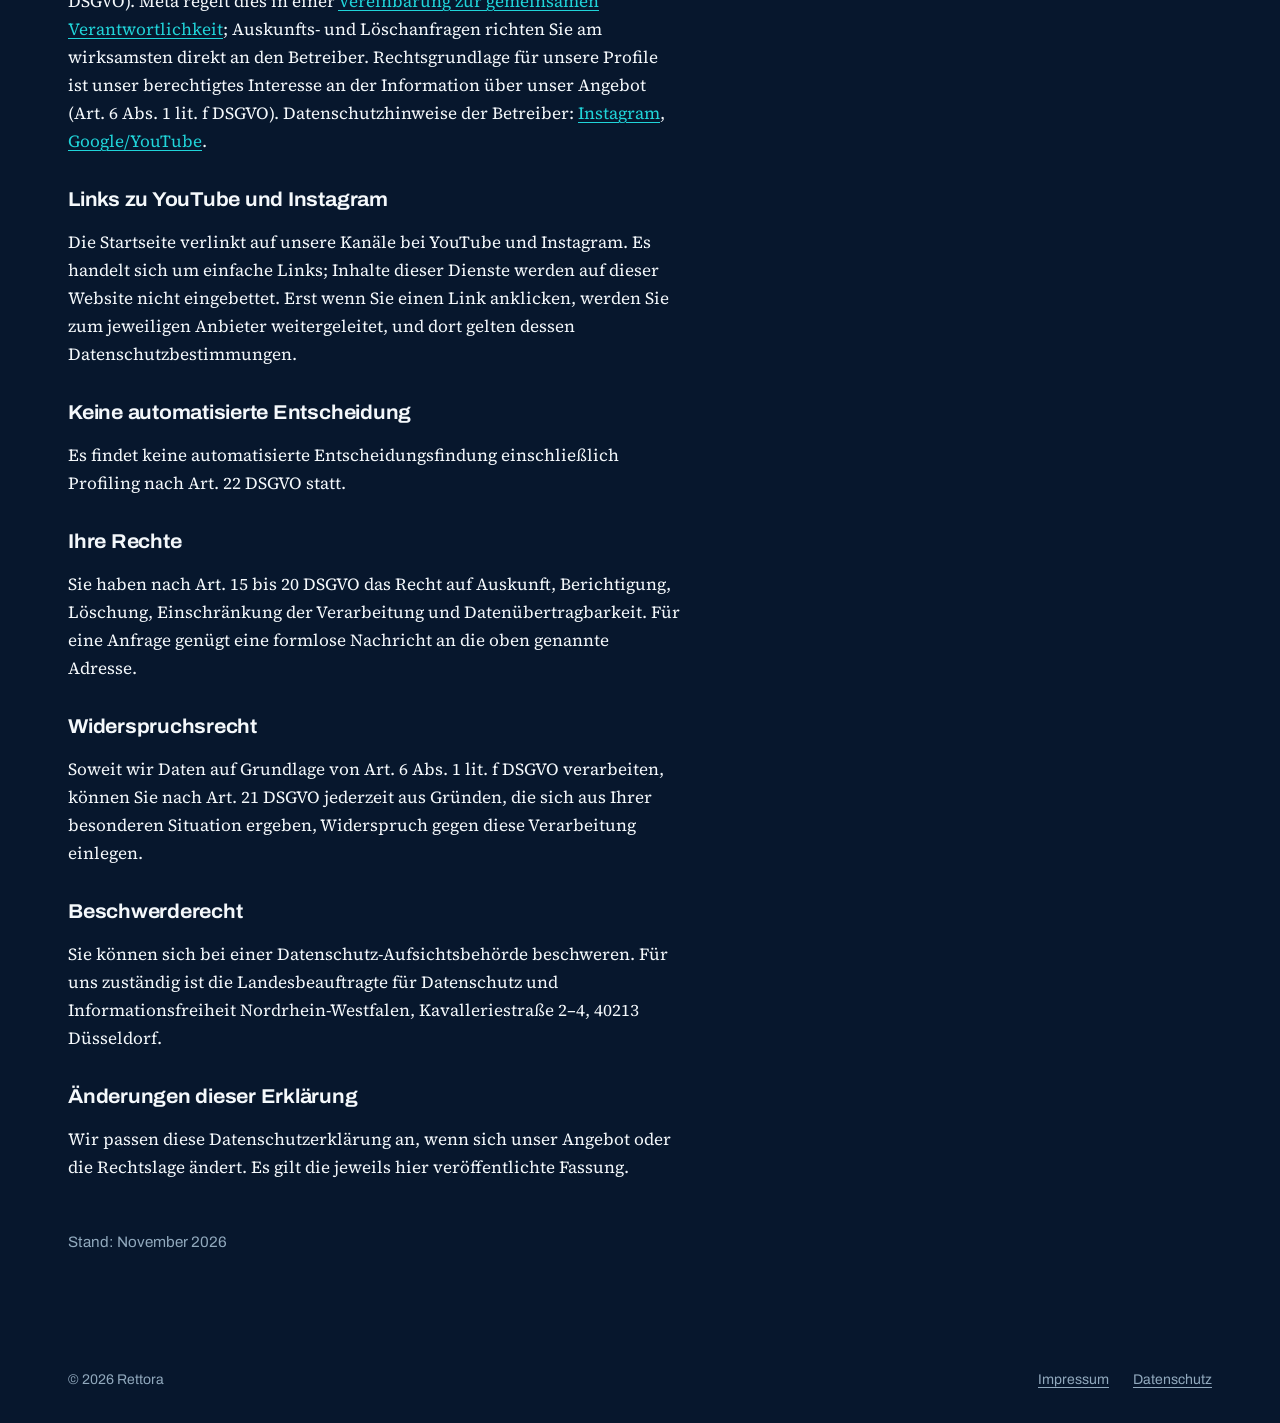
==== commit 57678b89: "Add test access dialog linking to protected learning platform" ====
--- a/datenschutz.html
+++ b/datenschutz.html
@@ -36,8 +36,12 @@
       <h2>Verschlüsselung</h2>
       <p>Die Website wird ausschließlich verschlüsselt über HTTPS ausgeliefert.</p>
 
-      <h2>Keine Cookies, kein Tracking</h2>
-      <p>Diese Website setzt keine Cookies, legt keine Informationen auf Ihrem Gerät ab und verwendet keine Analyse- oder Trackingdienste. Schriften und Bilder werden von dieser Website selbst ausgeliefert; es werden keine Inhalte von Drittanbietern nachgeladen.</p>
+      <h2>Homepage ohne Cookies und Tracking</h2>
+      <p>Die Homepage unter rettora.de setzt keine Cookies, legt keine Informationen auf Ihrem Gerät ab und verwendet keine Analyse- oder Trackingdienste. Schriften und Bilder werden von dieser Website selbst ausgeliefert; es werden keine Inhalte von Drittanbietern nachgeladen.</p>
+
+      <h2>Testzugang zur Lernplattform</h2>
+      <p>Wenn Sie einen Zugangscode eingeben, wird dieser verschlüsselt an lernen.rettora.de übertragen und dort geprüft. Nach erfolgreicher Prüfung speichert die Lernplattform ein notwendiges Zugangscookie für höchstens acht Stunden. Es dient ausschließlich dazu, den freigeschalteten Testzugang zu erkennen. Der Code selbst wird nicht im Cookie gespeichert. Über „Testzugang beenden“ in den Einstellungen können Sie das Cookie vorzeitig entfernen.</p>
+      <p>Ihr Lernstand und Ihre Einstellungen werden lokal in Ihrem Browser gespeichert. Ein persönliches Konto ist für den Testzugang nicht erforderlich. „Testzugang anfragen“ bereitet eine E-Mail in Ihrem eigenen E-Mail-Programm vor; erst Sie selbst senden diese ab.</p>
 
       <h2>Anfragebogen</h2>
       <p>Der Anfragebogen auf der Startseite überträgt keine Daten an diese Website. Er bereitet nur eine E-Mail in Ihrem eigenen E-Mail-Programm vor, die Sie selbst prüfen und absenden. Für diese E-Mail gilt der folgende Abschnitt.</p>
@@ -75,7 +79,7 @@
       <h2>Änderungen dieser Erklärung</h2>
       <p>Wir passen diese Datenschutzerklärung an, wenn sich unser Angebot oder die Rechtslage ändert. Es gilt die jeweils hier veröffentlichte Fassung.</p>
 
-      <p class="legal-date">Stand: Oktober 2026</p>
+      <p class="legal-date">Stand: November 2026</p>
     </article>
   </div>
 </main>
--- a/assets/site.css
+++ b/assets/site.css
@@ -60,6 +60,23 @@
   --space-section: clamp(4rem, 3rem + 4vw, 7rem);
 }
 
+/* Testzugang: native Dialogfunktion mit Tastaturfokus und Escape-Unterstützung. */
+.site-nav a.nav-access { color: var(--petrol); border: 1px solid var(--line); border-radius: 5px; padding: .55rem .75rem; }
+.test-access { color: var(--ink); background: var(--surface); border: 1px solid var(--line); border-radius: 14px; width: min(32rem, calc(100% - 32px)); max-height: calc(100svh - 32px); margin: auto; padding: clamp(24px, 5vw, 40px); box-shadow: 0 24px 100px #0008; }
+.test-access::backdrop { background: #020c1dd9; backdrop-filter: blur(5px); }
+body:has(.test-access[open]) { overflow: hidden; }
+.test-access-close { position: absolute; top: 12px; right: 12px; width: 36px; height: 36px; border: 1px solid var(--line); border-radius: 50%; background: transparent; color: var(--muted); font: 24px var(--font-ui); cursor: pointer; }
+.test-access .test-access-eyebrow { color: var(--petrol); font: 650 .72rem var(--font-ui); letter-spacing: .12em; margin-bottom: 16px; padding-right: 20px; }
+.test-access h2 { font-size: clamp(1.6rem, 5vw, 2rem); line-height: 1.15; margin-bottom: 16px; }
+.test-access > p, .test-access-request > p { color: var(--muted); font-size: 1rem; line-height: 1.55; }
+.test-access form { margin-top: 24px; }
+.test-access label { display: block; font: 600 .85rem var(--font-ui); margin-bottom: 10px; }
+.test-access input { width: 100%; background: var(--paper); color: var(--ink); border: 1px solid #54738e; border-radius: 5px; padding: 14px; font: 1rem var(--font-ui); }
+.test-access .button { width: 100%; margin-top: 12px; text-align: center; justify-content: center; }
+.test-access .test-access-note { color: var(--muted); font: .78rem/1.5 var(--font-ui); margin-top: 12px; }
+.test-access-request { margin-top: 24px; padding-top: 24px; border-top: 1px solid var(--line); }
+.test-access-request h3 { font-size: 1.1rem; margin-bottom: 8px; }
+
 *, *::before, *::after { box-sizing: border-box; }
 
 html { -webkit-text-size-adjust: 100%; scroll-behavior: smooth; }
@@ -208,6 +225,11 @@
 }
 .column { display: grid; gap: .9rem; align-content: start; min-width: 0; }
 .column > p { color: var(--muted); }
+.column-icon {
+  display: grid; place-items: center; width: 2.5rem; height: 2.5rem;
+  border: 1.5px solid var(--petrol); border-radius: 50%; color: var(--petrol);
+  margin-bottom: -.3rem;
+}
 
 .ticks { list-style: none; display: grid; gap: .45rem; font-size: 1rem; line-height: 1.5; }
 .ticks li { padding-left: 1.4rem; position: relative; }
@@ -327,6 +349,22 @@
 /* Projekte: Links */
 .project-links { display: flex; flex-wrap: wrap; gap: .3rem 1.25rem; font-family: var(--font-ui); font-size: 1rem; }
 
+/* Projekte: EinsatzDeck-Kartenvorschau (erstes Bild groß, zwei weitere darunter) */
+.deck-preview { list-style: none; display: grid; grid-template-columns: repeat(2, minmax(0, 1fr)); gap: .5rem; margin: .5rem 0 0; }
+.deck-preview li:first-child { grid-column: 1 / -1; }
+.deck-preview img {
+  width: 100%; height: auto; aspect-ratio: 4 / 3; object-fit: cover; object-position: top;
+  border-radius: 6px; border: 1px solid var(--line); display: block; background: var(--surface);
+}
+
+/* Lernplattform: Einblick per Screenshot (erstes Bild groß, zwei weitere darunter) */
+.platform-preview { list-style: none; display: grid; grid-template-columns: repeat(2, minmax(0, 1fr)); gap: .5rem; margin: .5rem 0 0; }
+.platform-preview li:first-child { grid-column: 1 / -1; }
+.platform-preview img {
+  width: 100%; height: auto; aspect-ratio: 15 / 7; object-fit: cover; object-position: top;
+  border-radius: 6px; border: 1px solid var(--line); display: block; background: var(--surface);
+}
+
 /* Lernvideos */
 .video-grid {
   list-style: none; display: grid; grid-template-columns: repeat(6, minmax(0, 1fr)); gap: 1.75rem 1.25rem;
